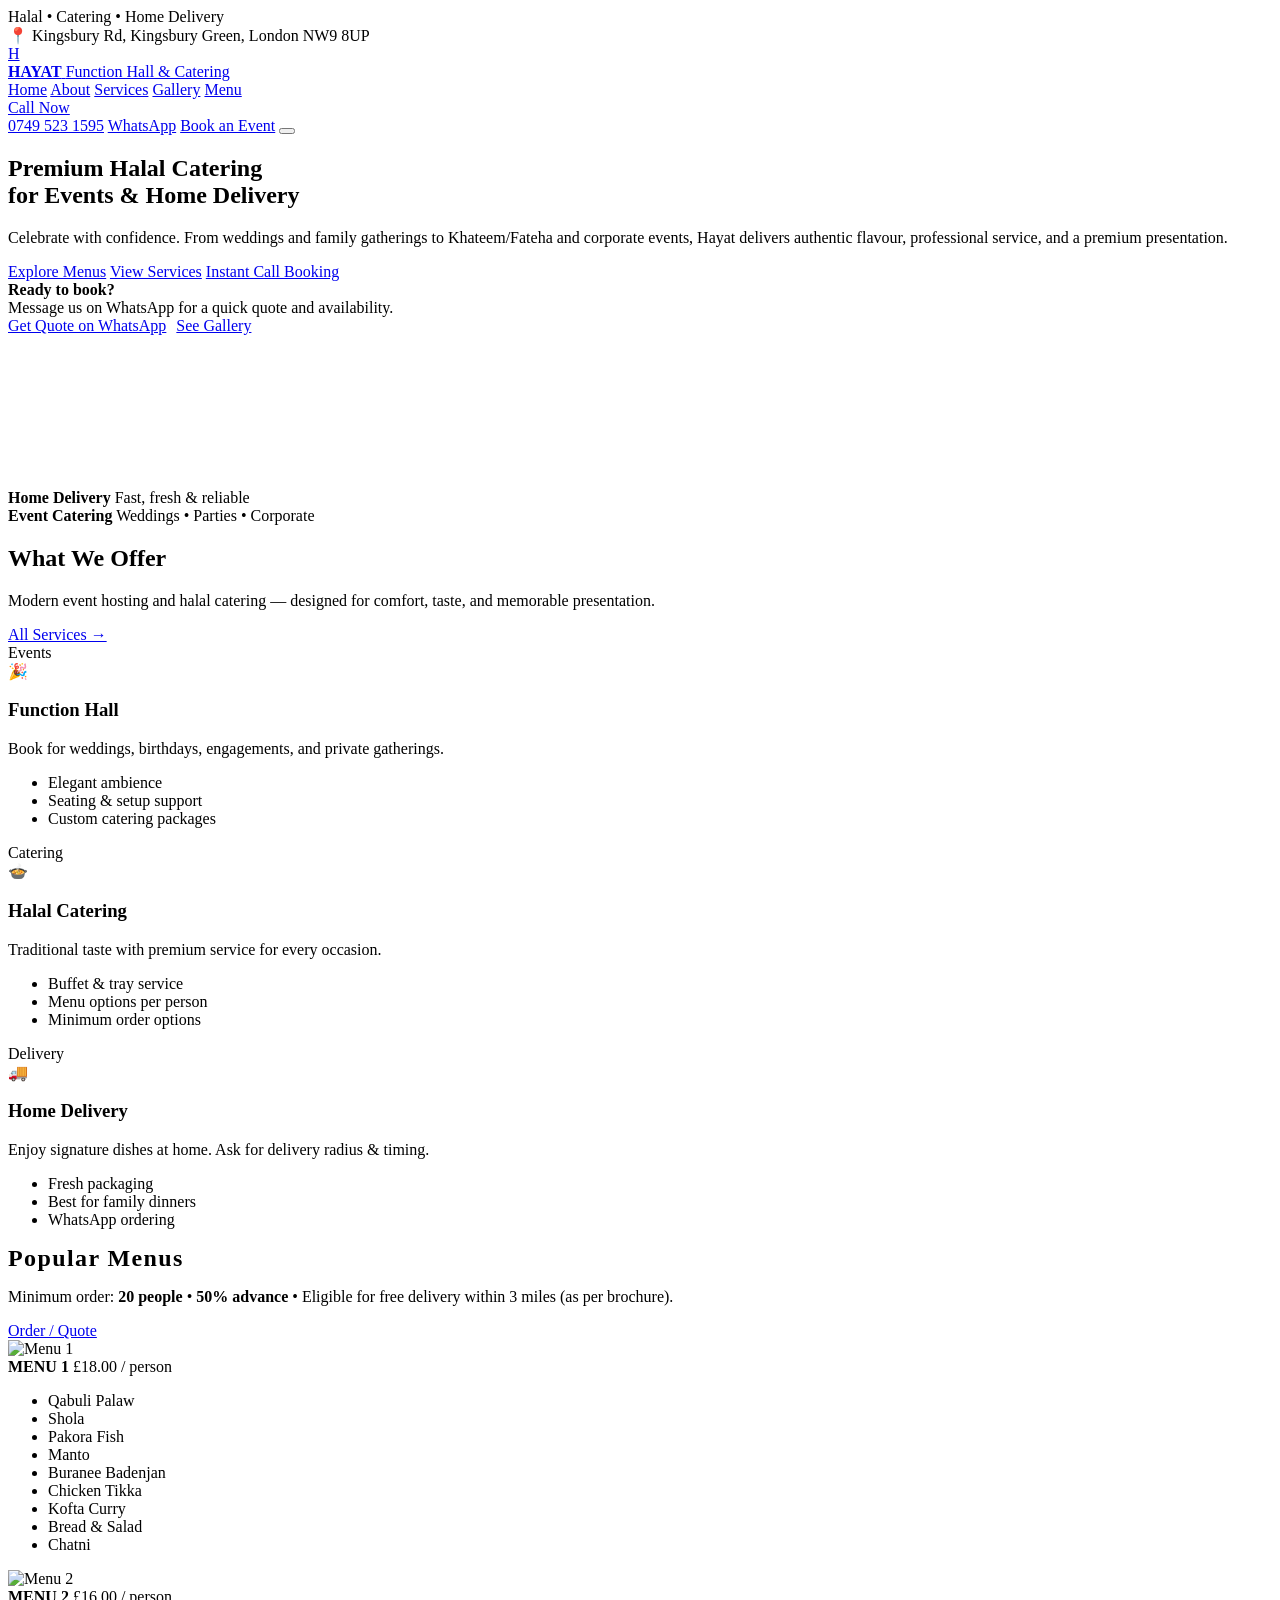
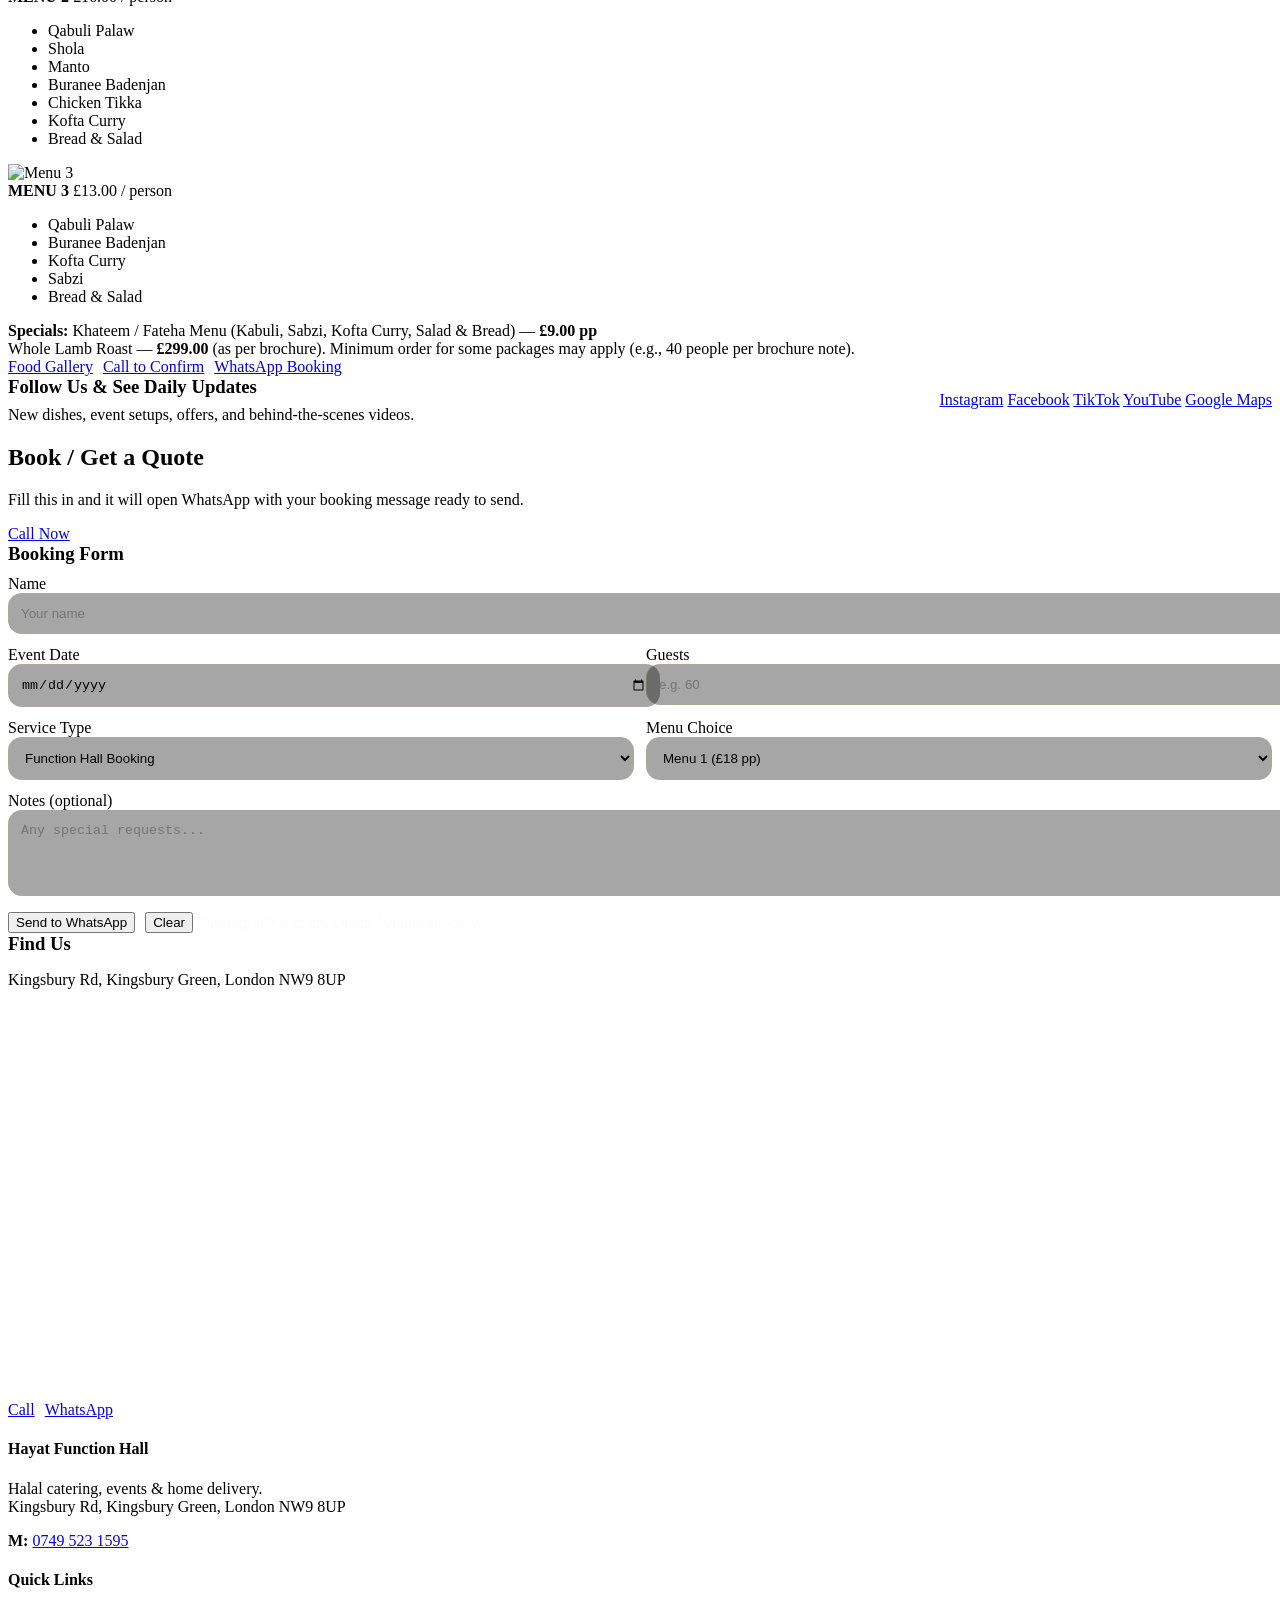
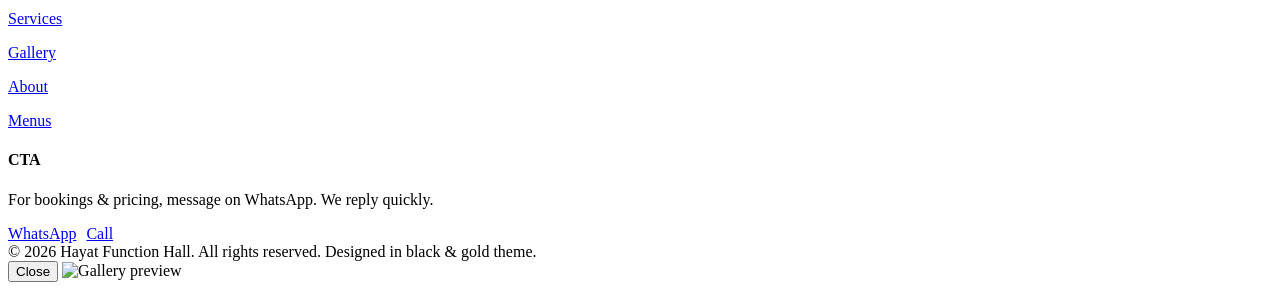
==== index.html @ 7d5a2d83 "Add files via upload" ====
<!doctype html>
<html lang="en">
<head>
  <meta charset="utf-8" />
  <meta name="viewport" content="width=device-width, initial-scale=1" />
  <title>Hayat Function Hall | Halal Catering & Home Delivery</title>
  <meta name="description" content="Hayat Function Hall — Halal catering, events, and home delivery. Kingsbury Rd, London NW9 8UP. Call/WhatsApp: 0749 523 1595" />
  <link rel="stylesheet" href="css/style.css" />
</head>
<body>

  <div class="topbar">
    <div class="container">
      <div class="row">
        <div class="badge"><span class="dot"></span> Halal • Catering • Home Delivery</div>
        <div class="badge">📍 Kingsbury Rd, Kingsbury Green, London NW9 8UP</div>
      </div>
    </div>
  </div>

  <header class="nav">
    <div class="container">
      <div class="row">
        <a class="brand" href="index.html">
          <div class="brand-mark">H</div>
          <div class="brand-title">
            <strong>HAYAT</strong>
            <span>Function Hall & Catering</span>
          </div>
        </a>

        <nav class="navlinks" data-navlinks>
          <a href="index.html">Home</a>
          <a href="about.html">About</a>
          <a href="services.html">Services</a>
          <a href="gallery.html">Gallery</a>
          <a href="#menu">Menu</a>
        </nav>

        <div class="nav-cta">
           <a class="btn danger" href="tel:+447495231595">Call Now<br> 0749 523 1595</a>
            

          
          <a class="btn small" href="https://wa.me/447495231595" target="_blank" rel="noopener">WhatsApp</a>
          <a class="btn small primary" href="#book">Book an Event</a>
          <button class="hamburger" data-burger aria-label="Open menu">
            <span></span><span></span><span></span>
          </button>
        </div>
      </div>
    </div>
  </header>

  <main>

    <!-- HERO -->
    <section class="hero">
      <div class="container">
        <div class="hero-grid">

          <div>
            <h1>
              Premium <span class="gold">Halal</span> Catering <br/>
              for Events & Home Delivery
            </h1>
            <p>
              Celebrate with confidence. From weddings and family gatherings to Khateem/Fateha and corporate events,
              Hayat delivers authentic flavour, professional service, and a premium presentation.
            </p>

            <div class="hero-card">
              <a class="btn primary" href="#menu">Explore Menus</a>
              <a class="btn" href="services.html">View Services</a>
              <a class="btn danger" href="tel:+447495231595">Instant Call Booking</a>
            </div>

            <div class="strip" id="cta">
              <div>
                <strong>Ready to book?</strong><br/>
                <span>Message us on WhatsApp for a quick quote and availability.</span>
              </div>
              <div style="display:flex; gap:10px; flex-wrap:wrap;">
                <a class="btn small primary" href="https://wa.me/447495231595" target="_blank" rel="noopener">Get Quote on WhatsApp</a>
                <a class="btn small" href="gallery.html">See Gallery</a>
              </div>
            </div>
          </div>

          <div class="hero-media">
            <!-- Put your video at /assets/hero.mp4 -->
            <video autoplay muted loop playsinline poster="assets/brochure.png">
              <source src="assets/hero.mp4" type="video/mp4" />
            </video>

            <div class="media-badge">
              <div class="kpi">
                <strong>Home Delivery</strong>
                <span>Fast, fresh & reliable</span>
              </div>
              <div class="kpi">
                <strong>Event Catering</strong>
                <span>Weddings • Parties • Corporate</span>
              </div>
            </div>
          </div>

        </div>
      </div>
    </section>

    <!-- SERVICES QUICK -->
    <section class="section">
      <div class="container">
        <div class="section-title">
          <div>
            <h2>What We Offer</h2>
            <p>Modern event hosting and halal catering — designed for comfort, taste, and memorable presentation.</p>
          </div>
          <a class="btn small" href="services.html">All Services →</a>
        </div>

        <div class="grid">
          <article class="card service">
            <div class="tag">Events</div>
            <div class="pad">
              <div class="icon">🎉</div>
              <h3>Function Hall</h3>
              <p class="muted">Book for weddings, birthdays, engagements, and private gatherings.</p>
              <ul>
                <li>Elegant ambience</li>
                <li>Seating & setup support</li>
                <li>Custom catering packages</li>
              </ul>
            </div>
          </article>

          <article class="card service">
            <div class="tag">Catering</div>
            <div class="pad">
              <div class="icon">🍲</div>
              <h3>Halal Catering</h3>
              <p class="muted">Traditional taste with premium service for every occasion.</p>
              <ul>
                <li>Buffet & tray service</li>
                <li>Menu options per person</li>
                <li>Minimum order options</li>
              </ul>
            </div>
          </article>

          <article class="card service">
            <div class="tag">Delivery</div>
            <div class="pad">
              <div class="icon">🚚</div>
              <h3>Home Delivery</h3>
              <p class="muted">Enjoy signature dishes at home. Ask for delivery radius & timing.</p>
              <ul>
                <li>Fresh packaging</li>
                <li>Best for family dinners</li>
                <li>WhatsApp ordering</li>
              </ul>
            </div>
          </article>
        </div>
      </div>
    </section>

    <!-- MENU (FROM BROCHURE) -->
    <section class="section" id="menu">
      <div class="container">

        <div class="card menu-wrap">
          <div class="menu-head">
            <div>
              <h2 style="margin:0;letter-spacing:1.4px;">Popular Menus</h2>
              <p class="note">
                Minimum order: <strong style="color:var(--gold);">20 people</strong> •
                <strong style="color:var(--gold);">50% advance</strong> • Eligible for free delivery within 3 miles (as per brochure).
              </p>
            </div>
            <a class="btn small primary" href="https://wa.me/447495231595" target="_blank" rel="noopener">Order / Quote</a>
          </div>

          <div class="menu-grid">

            <div class="menu-card">
              <div class="img"><img src="assets/menu1.jpg" alt="Menu 1" /></div>
              <div class="price">
                <strong>MENU 1</strong>
                <span class="pill">£18.00 / person</span>
              </div>
              <ul>
                <li>Qabuli Palaw</li>
                <li>Shola</li>
                <li>Pakora Fish</li>
                <li>Manto</li>
                <li>Buranee Badenjan</li>
                <li>Chicken Tikka</li>
                <li>Kofta Curry</li>
                <li>Bread & Salad</li>
                <li>Chatni</li>
              </ul>
            </div>

            <div class="menu-card">
              <div class="img"><img src="assets/menu2.jpg" alt="Menu 2" /></div>
              <div class="price">
                <strong>MENU 2</strong>
                <span class="pill">£16.00 / person</span>
              </div>
              <ul>
                <li>Qabuli Palaw</li>
                <li>Shola</li>
                <li>Manto</li>
                <li>Buranee Badenjan</li>
                <li>Chicken Tikka</li>
                <li>Kofta Curry</li>
                <li>Bread & Salad</li>
              </ul>
            </div>

            <div class="menu-card">
              <div class="img"><img src="assets/menu3.jpg" alt="Menu 3" /></div>
              <div class="price">
                <strong>MENU 3</strong>
                <span class="pill">£13.00 / person</span>
              </div>
              <ul>
                <li>Qabuli Palaw</li>
                <li>Buranee Badenjan</li>
                <li>Kofta Curry</li>
                <li>Sabzi</li>
                <li>Bread & Salad</li>
              </ul>
            </div>

          </div>

          <div class="menu-cta">
            <div class="muted">
              <strong style="color:var(--gold);">Specials:</strong> Khateem / Fateha Menu (Kabuli, Sabzi, Kofta Curry, Salad & Bread) — <strong style="color:var(--gold);">£9.00 pp</strong><br/>
              Whole Lamb Roast — <strong style="color:var(--gold);">£299.00</strong> (as per brochure).
              Minimum order for some packages may apply (e.g., 40 people per brochure note).
            </div>
            <div style="display:flex; gap:10px; flex-wrap:wrap;">
              <a class="btn small" href="gallery.html">Food Gallery</a>
              <a class="btn small danger" href="tel:+447495231595">Call to Confirm</a>
              <a class="btn small primary" href="https://wa.me/447495231595" target="_blank" rel="noopener">WhatsApp Booking</a>
            </div>
          </div>

        </div>

      </div>
    </section>

    <!-- SOCIAL PROOF / ENGAGEMENT -->
  
      <section class="section">
      <div class="container">
        <div class="card">
          <div class="pad" style="display:flex;gap:18px;align-items:center;justify-content:space-between;flex-wrap:wrap;">
            <div>
              <h3 style="margin:0 0 8px;">Follow Us & See Daily Updates</h3>
              <div class="muted">New dishes, event setups, offers, and behind-the-scenes videos.</div>
            </div>
            <div class="social" id="socialLinks">
                <a data-social="instagram" href="#" target="_blank" rel="noopener">Instagram</a>
                <a data-social="facebook" href="#" target="_blank" rel="noopener">Facebook</a>
                <a data-social="tiktok" href="#" target="_blank" rel="noopener">TikTok</a>
                <a data-social="youtube" href="#" target="_blank" rel="noopener">YouTube</a>
                <a data-social="maps" href="#" target="_blank" rel="noopener">Google Maps</a>
            </div>
          </div>
        </div>
      </div>
    </section>




    <section class="section" id="book">
  <div class="container">
    <div class="section-title">
      <div>
        <h2>Book / Get a Quote</h2>
        <p>Fill this in and it will open WhatsApp with your booking message ready to send.</p>
      </div>
      <a class="btn small danger" href="tel:+447495231595">Call Now</a>
    </div>

    <div class="grid">
      <div class="card" style="grid-column: span 6;">
        <div class="pad">
          <h3 style="margin:0 0 10px;">Booking Form</h3>

          <form id="bookingForm" class="muted" style="display:grid;gap:12px;">
            <div>
              <label>Name</label><br/>
              <input required name="name" placeholder="Your name"
                style="width:100%;padding:12px 12px;border-radius:14px;border:1px solid rgba(192,162,112,.18);background:rgba(1,1,1,.35);color:var(--white);" />
            </div>

            <div style="display:grid;grid-template-columns:1fr 1fr;gap:12px;">
              <div>
                <label>Event Date</label><br/>
                <input required type="date" name="date"
                  style="width:100%;padding:12px 12px;border-radius:14px;border:1px solid rgba(192,162,112,.18);background:rgba(1,1,1,.35);color:var(--white);" />
              </div>
              <div>
                <label>Guests</label><br/>
                <input required type="number" min="1" name="guests" placeholder="e.g. 60"
                  style="width:100%;padding:12px 12px;border-radius:14px;border:1px solid rgba(192,162,112,.18);background:rgba(1,1,1,.35);color:var(--white);" />
              </div>
            </div>

            <div style="display:grid;grid-template-columns:1fr 1fr;gap:12px;">
              <div>
                <label>Service Type</label><br/>
                <select required name="service"
                  style="width:100%;padding:12px 12px;border-radius:14px;border:1px solid rgba(192,162,112,.18);background:rgba(1,1,1,.35);color:var(--white);">
                  <option value="Function Hall Booking">Function Hall Booking</option>
                  <option value="Catering Only">Catering Only</option>
                  <option value="Home Delivery">Home Delivery</option>
                  <option value="Khateem/Fateha Menu">Khateem/Fateha Menu</option>
                  <option value="Whole Lamb Roast">Whole Lamb Roast</option>
                </select>
              </div>
              <div>
                <label>Menu Choice</label><br/>
                <select required name="menu"
                  style="width:100%;padding:12px 12px;border-radius:14px;border:1px solid rgba(192,162,112,.18);background:rgba(1,1,1,.35);color:var(--white);">
                  <option value="Menu 1 (£18 pp)">Menu 1 (£18 pp)</option>
                  <option value="Menu 2 (£16 pp)">Menu 2 (£16 pp)</option>
                  <option value="Menu 3 (£13 pp)">Menu 3 (£13 pp)</option>
                  <option value="Khateem/Fateha (£9 pp)">Khateem/Fateha (£9 pp)</option>
                  <option value="Whole Lamb Roast (£299)">Whole Lamb Roast (£299)</option>
                </select>
              </div>
            </div>

            <div>
              <label>Notes (optional)</label><br/>
              <textarea name="notes" rows="4" placeholder="Any special requests..."
                style="width:100%;padding:12px 12px;border-radius:14px;border:1px solid rgba(192,162,112,.18);background:rgba(1,1,1,.35);color:var(--white);"></textarea>
            </div>

            <div style="display:flex;gap:10px;flex-wrap:wrap;align-items:center;">
              <button class="btn primary" type="submit">Send to WhatsApp</button>
              <button class="btn" type="reset">Clear</button>
              <span style="color:rgba(250,250,250,.65);">No login. No spam. Opens WhatsApp only.</span>
            </div>
          </form>
        </div>
      </div>

      <div class="card" style="grid-column: span 6;">
        <div class="pad">
          <h3 style="margin:0 0 10px;">Find Us</h3>
          <p class="muted" id="addressText">Kingsbury Rd, Kingsbury Green, London NW9 8UP</p>

          <div class="card" style="overflow:hidden;border-radius:18px;">
            <iframe id="mapFrame"
              src=""
              width="100%" height="380" style="border:0"
              loading="lazy" referrerpolicy="no-referrer-when-downgrade"
              title="Google Map"></iframe>
          </div>

          <div style="display:flex;gap:10px;flex-wrap:wrap;margin-top:12px;">
            <a class="btn small danger" href="tel:+447495231595">Call</a>
            <a class="btn small primary" href="https://wa.me/447495231595" target="_blank" rel="noopener">WhatsApp</a>
          </div>
        </div>
      </div>
    </div>

  </div>
</section>

  </main>

  <footer class="footer">
    <div class="container">
      <div class="row">
        <div>
          <h4>Hayat Function Hall</h4>
          <p>
            Halal catering, events & home delivery.<br/>
            Kingsbury Rd, Kingsbury Green, London NW9 8UP
          </p>
          <p>
            <strong style="color:var(--gold);">M:</strong> <a href="tel:+447495231595">0749 523 1595</a>
          </p>
        </div>

        <div>
          <h4>Quick Links</h4>
          <p><a href="services.html">Services</a></p>
          <p><a href="gallery.html">Gallery</a></p>
          <p><a href="about.html">About</a></p>
          <p><a href="#menu">Menus</a></p>
        </div>

        <div>
          <h4>CTA</h4>
          <p class="muted">For bookings & pricing, message on WhatsApp. We reply quickly.</p>
          <div style="display:flex;gap:10px;flex-wrap:wrap;margin-top:10px;">
            <a class="btn small primary" href="https://wa.me/447495231595" target="_blank" rel="noopener">WhatsApp</a>
            <a class="btn small danger" href="tel:+447495231595">Call</a>
          </div>
        </div>
      </div>

      <div class="subfooter">
        <span>© <span id="y"></span> Hayat Function Hall. All rights reserved.</span>
        <span>Designed in black & gold theme.</span>
      </div>
    </div>
  </footer>

  <div class="lightbox" data-lightbox>
    <button class="btn close" data-lightbox-close>Close</button>
    <img data-lightbox-img alt="Gallery preview" />
  </div>

 <script src="js/site-config.js"></script>
<script src="js/main.js"></script>
  <script src="js/main.js"></script>
  <script>document.getElementById('y').textContent = new Date().getFullYear();</script>
</body>
</html>
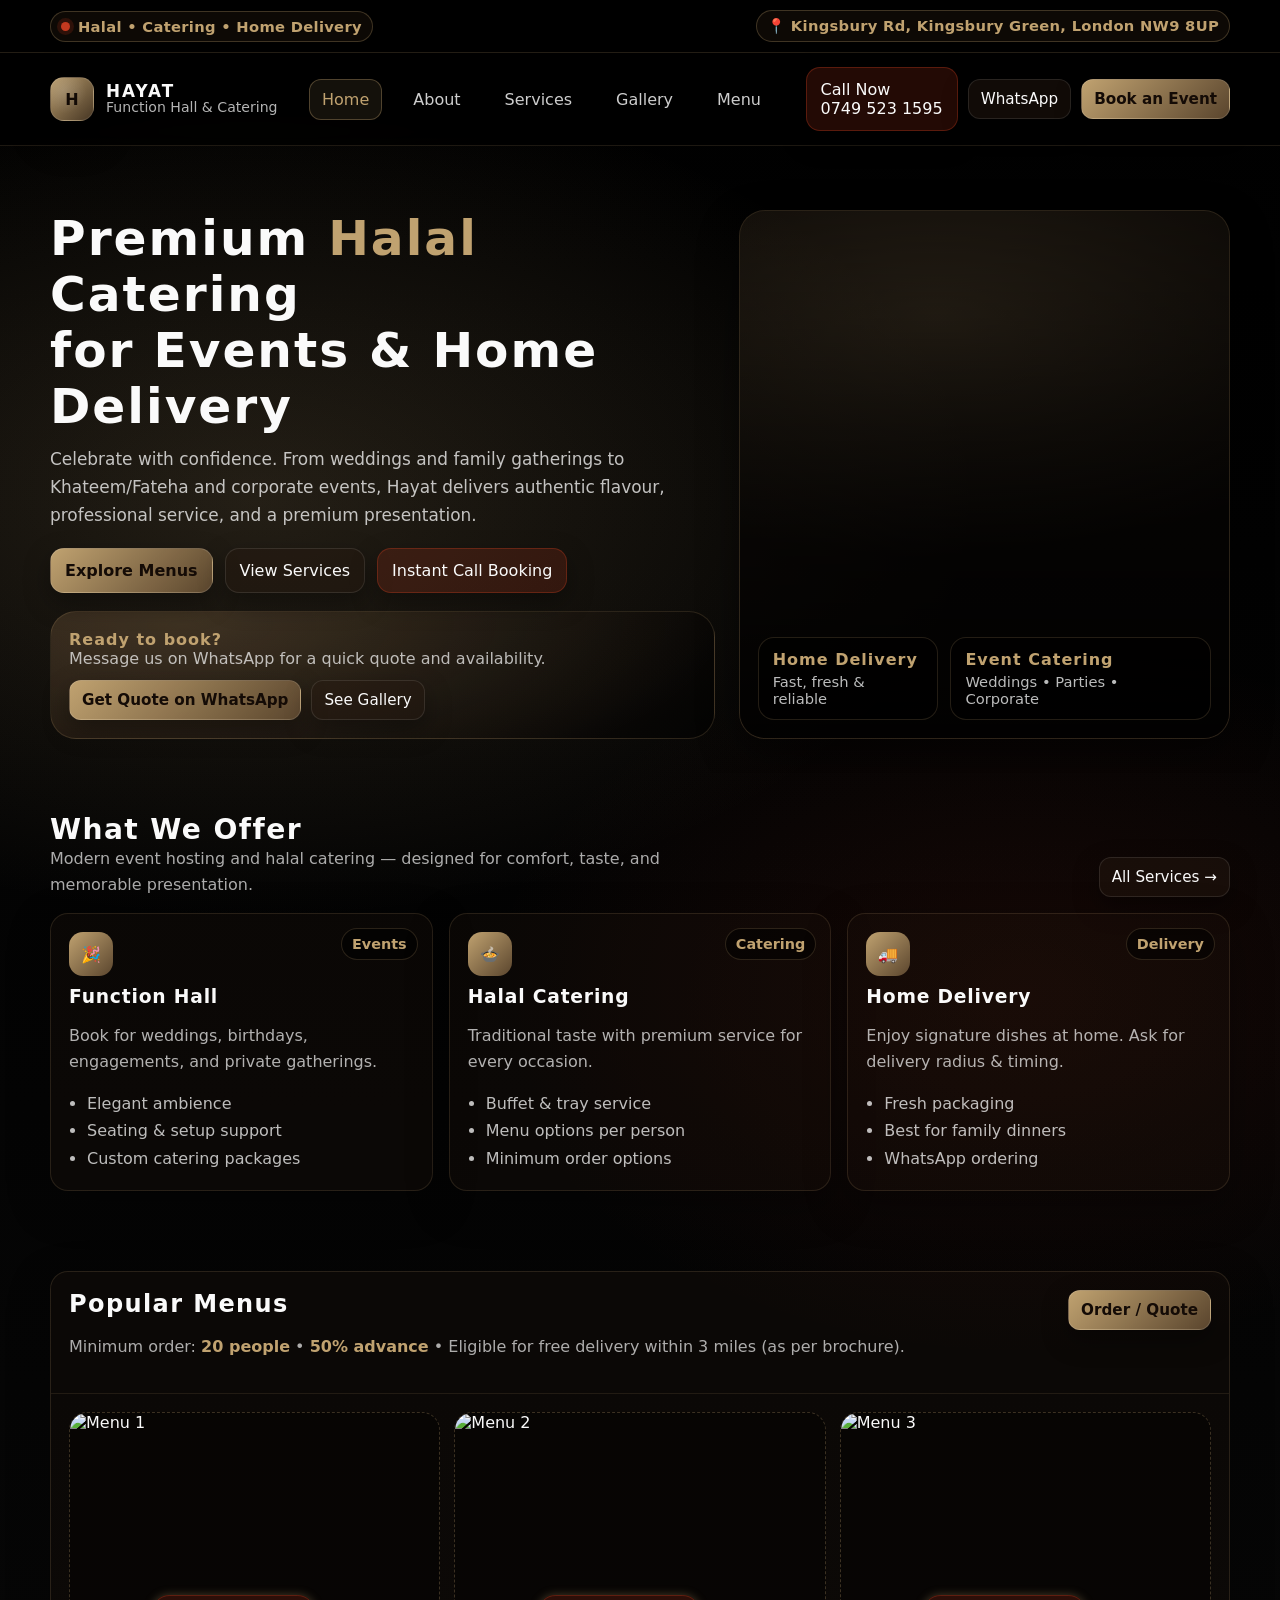
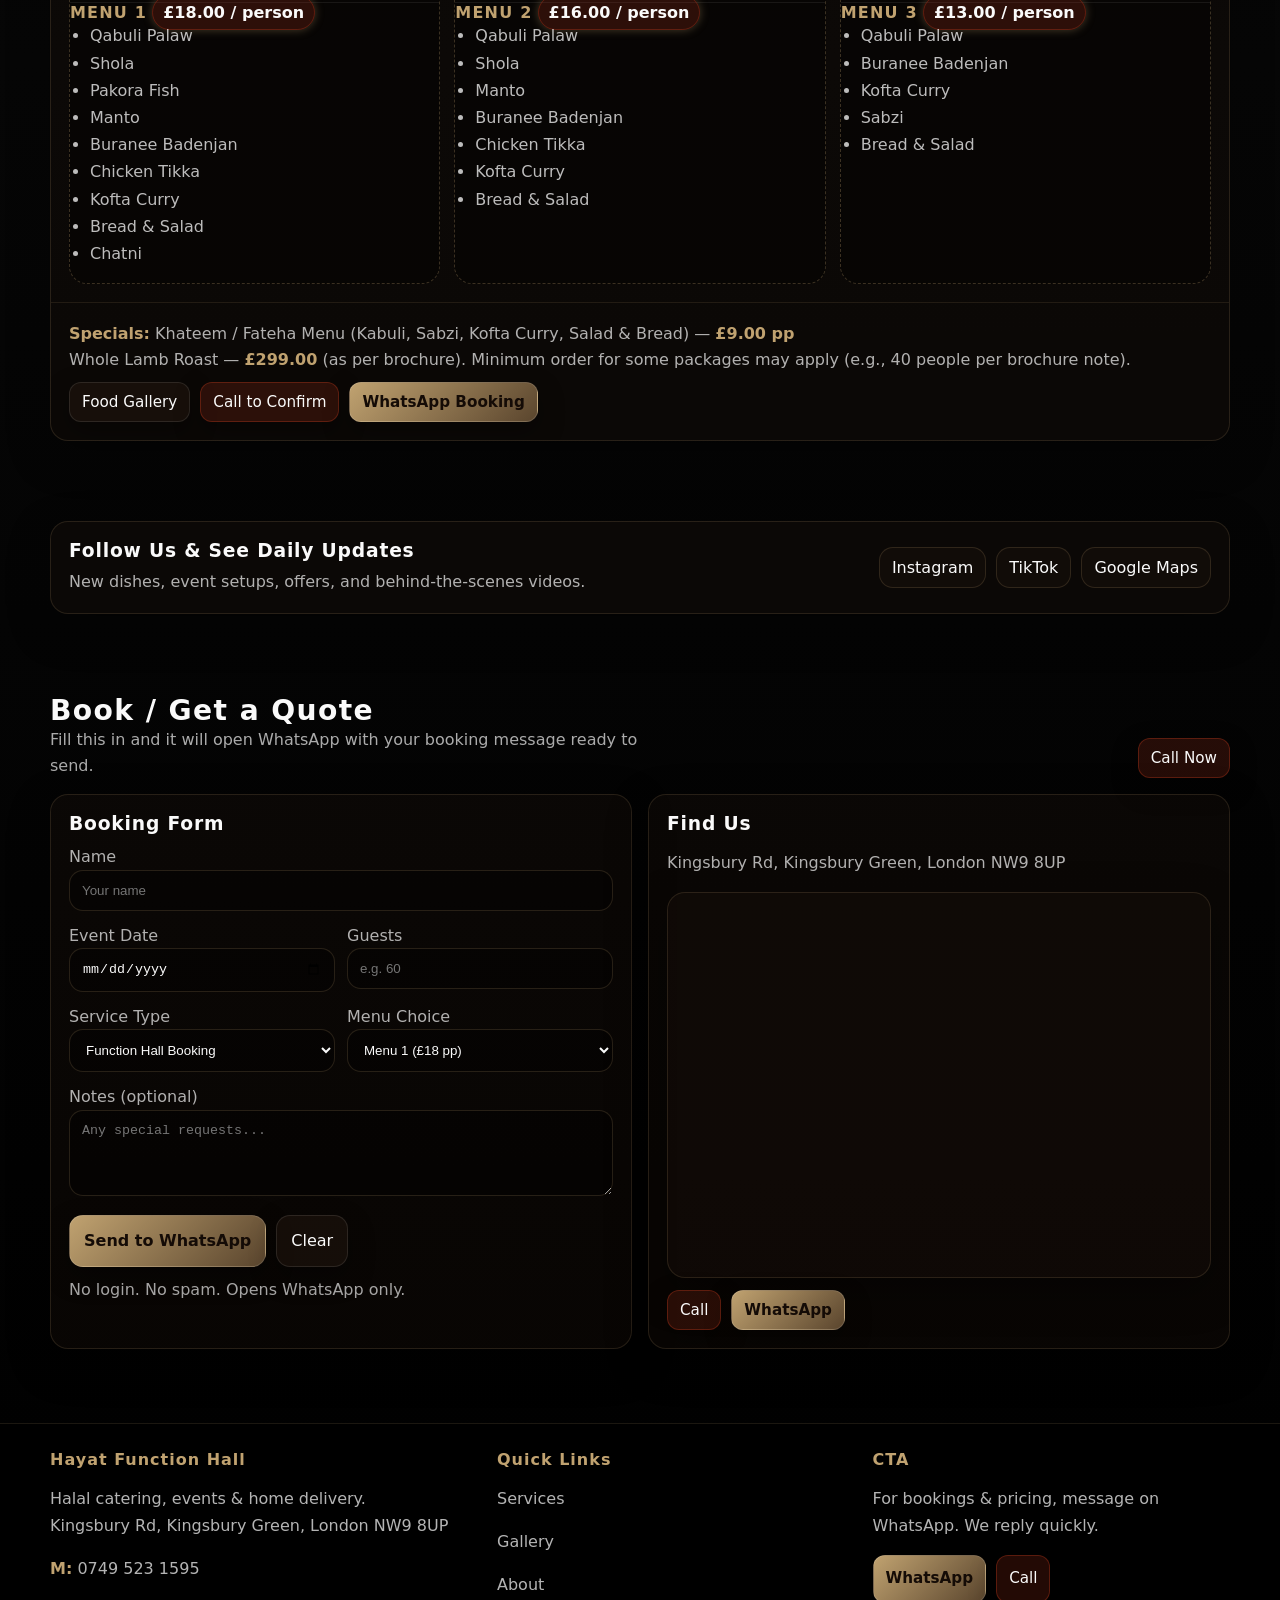
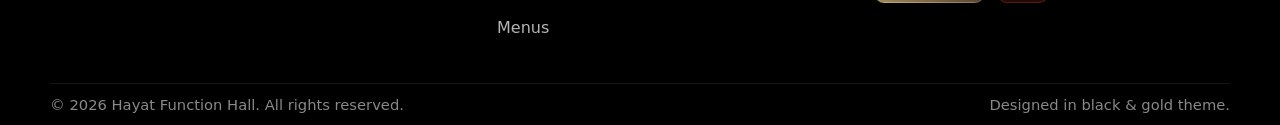
==== commit 30238f19: "Update index.html" ====
--- a/index.html
+++ b/index.html
@@ -5,7 +5,7 @@
   <meta name="viewport" content="width=device-width, initial-scale=1" />
   <title>Hayat Function Hall | Halal Catering & Home Delivery</title>
   <meta name="description" content="Hayat Function Hall — Halal catering, events, and home delivery. Kingsbury Rd, London NW9 8UP. Call/WhatsApp: 0749 523 1595" />
-  <link rel="stylesheet" href="css/style.css" />
+  <link rel="stylesheet" href="style.css" />
 </head>
 <body>
 
@@ -425,9 +425,10 @@
     <img data-lightbox-img alt="Gallery preview" />
   </div>
 
- <script src="js/site-config.js"></script>
-<script src="js/main.js"></script>
-  <script src="js/main.js"></script>
+ <script src="site-config.js"></script>
+<script src="main.js"></script>
+  <script src="main.js"></script>
   <script>document.getElementById('y').textContent = new Date().getFullYear();</script>
 </body>
-</html>+
+</html>
--- a/style.css
+++ b/style.css
@@ -0,0 +1,443 @@
+:root{
+  --black:#010101;
+  --deep:#271a11;
+  --gold:#c0a270;
+  --brown:#5f4930;
+  --red:#c2391f;
+  --white:#fafafa;
+
+  --shadow: 0 14px 40px rgba(0,0,0,.45);
+  --radius: 18px;
+  --radius2: 26px;
+
+  --container: 1180px;
+}
+
+*{box-sizing:border-box}
+html,body{margin:0;padding:0}
+body{
+  font-family: ui-sans-serif, system-ui, -apple-system, Segoe UI, Roboto, Arial, "Noto Sans", "Helvetica Neue", sans-serif;
+  color:var(--white);
+  background:
+    radial-gradient(1200px 700px at 20% 15%, rgba(192,162,112,.18), transparent 60%),
+    radial-gradient(900px 600px at 80% 30%, rgba(194,57,31,.10), transparent 60%),
+    linear-gradient(180deg, #000 0%, #060606 50%, #000 100%);
+  overflow-x:hidden;
+}
+
+a{color:inherit;text-decoration:none}
+img{max-width:100%;display:block}
+button{font:inherit}
+
+.container{width:min(var(--container), calc(100% - 40px));margin-inline:auto}
+
+.topbar{
+  background:rgba(1,1,1,.85);
+  border-bottom:1px solid rgba(192,162,112,.18);
+}
+.topbar .row{
+  display:flex;align-items:center;justify-content:space-between;
+  padding:10px 0;
+  gap:12px;
+}
+.badge{
+  display:inline-flex;align-items:center;gap:8px;
+  padding:6px 10px;border-radius:999px;
+  border:1px solid rgba(192,162,112,.28);
+  background:rgba(39,26,17,.35);
+  color:var(--gold);
+  font-weight:650;
+  letter-spacing:.3px;
+  font-size:.92rem;
+}
+.badge .dot{
+  width:9px;height:9px;border-radius:50%;
+  background:var(--red);
+  box-shadow:0 0 0 4px rgba(194,57,31,.18);
+}
+
+.nav{
+  position:sticky;top:0;z-index:50;
+  backdrop-filter: blur(10px);
+  background:rgba(1,1,1,.70);
+  border-bottom:1px solid rgba(192,162,112,.15);
+}
+.nav .row{
+  display:flex;align-items:center;justify-content:space-between;
+  padding:14px 0;
+  gap:14px;
+}
+.brand{
+  display:flex;align-items:center;gap:12px;
+}
+.brand-mark{
+  width:44px;height:44px;border-radius:14px;
+  background:
+    radial-gradient(circle at 30% 30%, rgba(250,250,250,.14), transparent 55%),
+    linear-gradient(135deg, rgba(192,162,112,.95), rgba(95,73,48,.75));
+  border:1px solid rgba(250,250,250,.10);
+  box-shadow: var(--shadow);
+  display:grid;place-items:center;
+  font-weight:900;color:#120a05;
+}
+.brand-title{
+  display:flex;flex-direction:column;line-height:1.05;
+}
+.brand-title strong{
+  font-size:1.05rem;letter-spacing:2px;
+}
+.brand-title span{
+  color:rgba(250,250,250,.72);
+  font-size:.88rem;
+}
+
+.navlinks{display:flex;gap:18px;align-items:center}
+.navlinks a{
+  padding:10px 12px;border-radius:12px;
+  color:rgba(250,250,250,.82);
+  border:1px solid transparent;
+  transition: .2s ease;
+}
+.navlinks a:hover{
+  border-color:rgba(192,162,112,.25);
+  background:rgba(39,26,17,.30);
+  color:var(--white);
+}
+.navlinks a.active{
+  border-color:rgba(192,162,112,.35);
+  background:rgba(192,162,112,.10);
+  color:var(--gold);
+}
+
+.nav-cta{display:flex;gap:10px;align-items:center}
+.btn{
+  display:inline-flex;align-items:center;justify-content:center;gap:10px;
+  padding:12px 14px;border-radius:14px;
+  border:1px solid rgba(250,250,250,.10);
+  background:rgba(39,26,17,.45);
+  color:var(--white);
+  cursor:pointer;
+  transition:.2s ease;
+  box-shadow: 0 10px 26px rgba(0,0,0,.35);
+}
+.btn:hover{transform:translateY(-1px);border-color:rgba(192,162,112,.25)}
+.btn.primary{
+  background: linear-gradient(135deg, rgba(192,162,112,1), rgba(95,73,48,.95));
+  color:#140b06;
+  border-color: rgba(250,250,250,.12);
+  font-weight:800;
+}
+.btn.danger{
+  background: rgba(194,57,31,.18);
+  border-color: rgba(194,57,31,.35);
+  color: var(--white);
+}
+.btn.small{padding:10px 12px;border-radius:12px;font-size:.95rem}
+
+.hamburger{
+  display:none;
+  width:44px;height:44px;border-radius:14px;
+  border:1px solid rgba(250,250,250,.10);
+  background:rgba(39,26,17,.35);
+  color:var(--white);
+}
+.hamburger span{display:block;height:2px;background:rgba(250,250,250,.85);margin:6px 10px;border-radius:2px}
+
+.hero{
+  position:relative;
+  padding:64px 0 34px;
+  overflow:hidden;
+}
+.hero-grid{
+  display:grid;
+  grid-template-columns: 1.15fr .85fr;
+  gap:24px;
+  align-items:stretch;
+}
+.hero h1{
+  margin:0;
+  font-size: clamp(2rem, 3.8vw, 3.4rem);
+  letter-spacing:2px;
+}
+.hero h1 .gold{color:var(--gold)}
+.hero p{
+  margin:12px 0 0;
+  color:rgba(250,250,250,.76);
+  font-size:1.06rem;
+  line-height:1.65;
+  max-width:58ch;
+}
+.hero-card{
+  margin-top:18px;
+  display:flex;gap:12px;flex-wrap:wrap;
+}
+.hero-media{
+  border-radius: var(--radius2);
+  border:1px solid rgba(192,162,112,.18);
+  background: rgba(39,26,17,.25);
+  box-shadow: var(--shadow);
+  overflow:hidden;
+  position:relative;
+  min-height: 340px;
+}
+.hero-media video,
+.hero-media img{
+  width:100%;height:100%;
+  object-fit:cover;
+  display:block;
+  filter: contrast(1.03) saturate(1.05);
+}
+.hero-media::after{
+  content:"";
+  position:absolute;inset:0;
+  background:
+    linear-gradient(180deg, rgba(0,0,0,.25) 0%, rgba(0,0,0,.65) 70%, rgba(0,0,0,.85) 100%),
+    radial-gradient(800px 400px at 40% 20%, rgba(192,162,112,.22), transparent 60%);
+  pointer-events:none;
+}
+.hero-media .media-badge{
+  position:absolute;left:18px;bottom:18px;right:18px;
+  display:flex;justify-content:space-between;gap:12px;align-items:flex-end;
+  z-index:2;
+}
+.kpi{
+  padding:12px 14px;border-radius:16px;
+  background:rgba(1,1,1,.55);
+  border:1px solid rgba(192,162,112,.18);
+}
+.kpi strong{display:block;color:var(--gold);letter-spacing:1px}
+.kpi span{display:block;color:rgba(250,250,250,.75);font-size:.92rem;margin-top:4px}
+
+.section{padding:40px 0}
+.section-title{
+  display:flex;align-items:flex-end;justify-content:space-between;gap:18px;
+  margin-bottom:16px;
+}
+.section-title h2{
+  margin:0;
+  font-size: clamp(1.4rem, 2.2vw, 2rem);
+  letter-spacing:1.4px;
+}
+.section-title p{
+  margin:0;color:rgba(250,250,250,.68);
+  max-width:62ch;line-height:1.6;
+}
+
+.grid{
+  display:grid;
+  grid-template-columns: repeat(12, 1fr);
+  gap:16px;
+}
+.card{
+  border-radius: var(--radius);
+  border: 1px solid rgba(192,162,112,.16);
+  background: rgba(39,26,17,.22);
+  box-shadow: 0 14px 40px rgba(0,0,0,.35);
+  overflow:hidden;
+}
+.card .pad{padding:18px}
+.card h3{margin:0 0 10px;letter-spacing:.8px}
+.muted{color:rgba(250,250,250,.70);line-height:1.6}
+
+.service{
+  grid-column: span 4;
+  position:relative;
+}
+.service .tag{
+  position:absolute;top:14px;right:14px;
+  padding:7px 10px;border-radius:999px;
+  background: rgba(1,1,1,.55);
+  border:1px solid rgba(192,162,112,.20);
+  color:var(--gold);
+  font-weight:700;font-size:.9rem;
+}
+.service .icon{
+  width:44px;height:44px;border-radius:14px;
+  display:grid;place-items:center;
+  background: linear-gradient(135deg, rgba(192,162,112,1), rgba(95,73,48,.95));
+  color:#140b06;font-weight:900;
+  margin-bottom:10px;
+}
+.service ul{margin:12px 0 0;padding-left:18px;color:rgba(250,250,250,.75);line-height:1.7}
+
+.menu-wrap{grid-column: span 12}
+.menu-head{
+  display:flex;align-items:flex-start;justify-content:space-between;gap:12px;
+  padding:18px;
+  border-bottom:1px solid rgba(192,162,112,.12);
+}
+.menu-head .note{
+  color:rgba(250,250,250,.68);
+  line-height:1.6;
+}
+.menu-grid{
+  padding:18px;
+  display:grid;
+  grid-template-columns: repeat(3, 1fr);
+  gap:14px;
+}
+.menu-card{
+  border-radius:18px;
+  border:1px dashed rgba(192,162,112,.28);
+  background: rgba(1,1,1,.35);
+  overflow:hidden;
+
+  transition: all .35s ease;
+}
+
+/* Hover effect */
+.menu-card:hover{
+  transform: translateY(-6px);
+  box-shadow: 0 18px 40px rgba(0,0,0,.65);
+  border-color: rgba(192,162,112,.55);
+}
+.menu-card .img{
+  height:190px;overflow:hidden;
+  border-bottom:1px solid rgba(250,250,250,.07);
+}
+
+.menu-card .img img{
+  width:100%;
+  height:100%;
+  object-fit:cover;
+  transition: transform .4s ease;
+}
+
+.menu-card:hover .img img{
+  transform: scale(1.08);
+}
+
+.price strong{
+  color:var(--gold);
+  letter-spacing:1.2px;
+}
+.pill{
+  padding:7px 10px;
+  border-radius:999px;
+
+  background: rgba(194,57,31,.20);
+  border:1px solid rgba(194,57,31,.35);
+
+  font-weight:800;
+
+  box-shadow: 0 0 10px rgba(192,162,112,.35);
+}
+.menu-card ul{
+  margin:0;padding:0 16px 16px 20px;
+  color:rgba(250,250,250,.75);
+  line-height:1.7;
+}
+.menu-cta{
+  display:flex;flex-wrap:wrap;gap:10px;
+  padding:18px;
+  border-top:1px solid rgba(192,162,112,.12);
+  justify-content:space-between;
+}
+
+.strip{
+  margin-top:18px;
+  padding:18px;
+  border-radius: var(--radius2);
+  background:
+    radial-gradient(900px 300px at 20% 10%, rgba(192,162,112,.20), transparent 60%),
+    linear-gradient(135deg, rgba(39,26,17,.55), rgba(1,1,1,.55));
+  border:1px solid rgba(192,162,112,.18);
+  display:flex;flex-wrap:wrap;gap:12px;align-items:center;justify-content:space-between;
+}
+.strip strong{color:var(--gold);letter-spacing:1px}
+.strip span{color:rgba(250,250,250,.72)}
+
+.gallery-grid{
+  display:grid;
+  grid-template-columns: repeat(12, 1fr);
+  gap:14px;
+}
+.gitem{
+  grid-column: span 3;
+  border-radius: 18px;
+  overflow:hidden;
+  border:1px solid rgba(192,162,112,.16);
+  background: rgba(1,1,1,.35);
+  cursor:pointer;
+  position:relative;
+}
+.gitem img{width:100%;height:210px;object-fit:cover;transition:.25s ease}
+.gitem:hover img{transform:scale(1.03)}
+.gitem::after{
+  content:"";
+  position:absolute;inset:0;
+  background: linear-gradient(180deg, transparent 55%, rgba(0,0,0,.65) 100%);
+  pointer-events:none;
+}
+
+.lightbox{
+  position:fixed;inset:0;
+  display:none;
+  place-items:center;
+  background: rgba(0,0,0,.85);
+  z-index:100;
+  padding:18px;
+}
+.lightbox.open{display:grid}
+.lightbox img{
+  max-width:min(980px, 96vw);
+  max-height:86vh;
+  border-radius:18px;
+  border:1px solid rgba(192,162,112,.22);
+  box-shadow: var(--shadow);
+}
+.lightbox .close{
+  position:absolute;top:18px;right:18px;
+}
+
+.footer{
+  margin-top:34px;
+  border-top:1px solid rgba(192,162,112,.14);
+  background: rgba(1,1,1,.80);
+}
+.footer .row{
+  padding:26px 0;
+  display:grid;
+  grid-template-columns: 1.2fr 1fr 1fr;
+  gap:18px;
+}
+.footer h4{margin:0 0 10px;color:var(--gold);letter-spacing:1px}
+.footer p, .footer a{color:rgba(250,250,250,.72);line-height:1.7}
+.social{display:flex;gap:10px;flex-wrap:wrap}
+.social a{
+  padding:10px 12px;border-radius:14px;
+  border:1px solid rgba(192,162,112,.18);
+  background: rgba(39,26,17,.25);
+}
+.subfooter{
+  border-top:1px solid rgba(192,162,112,.12);
+  padding:12px 0;
+  color:rgba(250,250,250,.55);
+  font-size:.92rem;
+  display:flex;justify-content:space-between;gap:12px;flex-wrap:wrap;
+}
+
+/* Responsive */
+@media (max-width: 980px){
+  .hero-grid{grid-template-columns:1fr;gap:16px}
+  .service{grid-column:span 6}
+  .menu-grid{grid-template-columns:1fr}
+  .gitem{grid-column:span 6}
+  .footer .row{grid-template-columns:1fr}
+  .navlinks{
+    display:none;
+    position:absolute;left:20px;right:20px;top:72px;
+    background: rgba(1,1,1,.92);
+    border:1px solid rgba(192,162,112,.16);
+    border-radius: 18px;
+    padding:10px;
+    flex-direction:column;
+    gap:6px;
+  }
+  .navlinks.open{display:flex}
+  .hamburger{display:inline-block}
+}
+@media (max-width: 520px){
+  .service{grid-column:span 12}
+  .gitem{grid-column:span 12}
+}
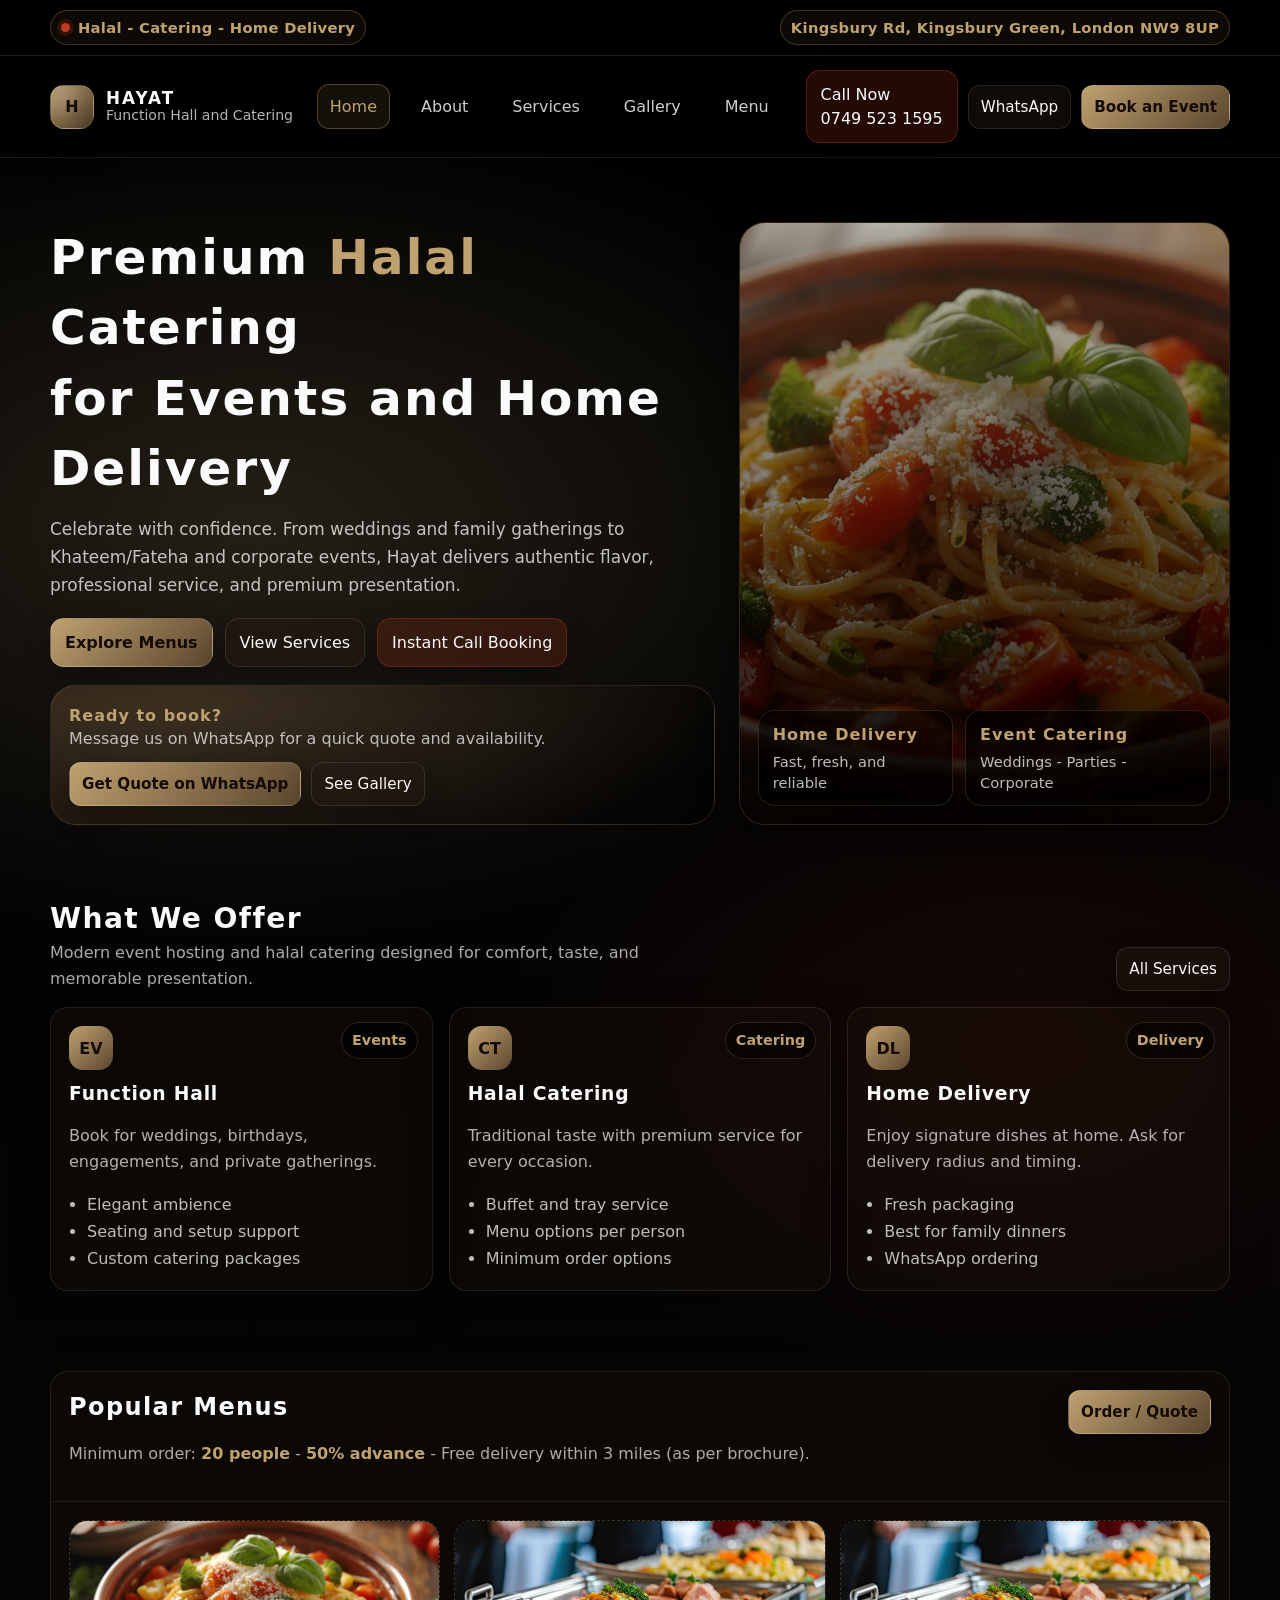
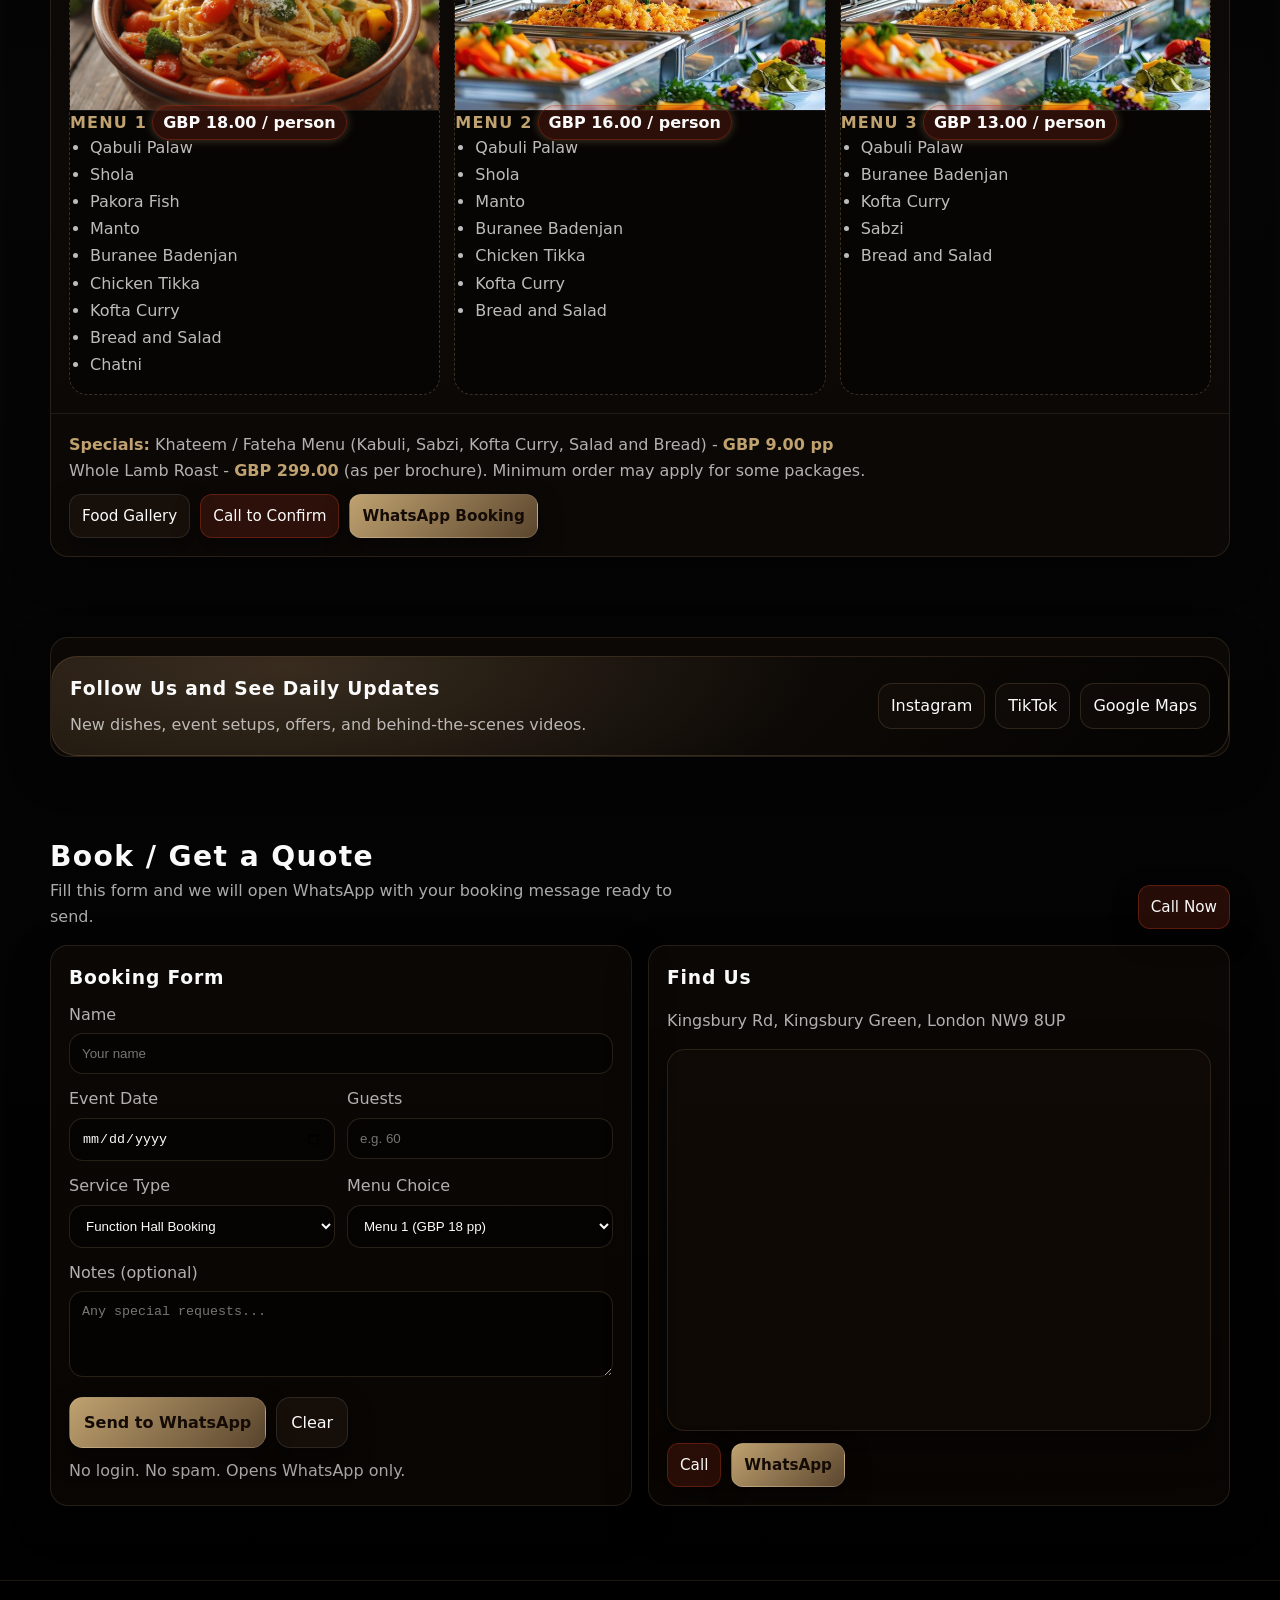
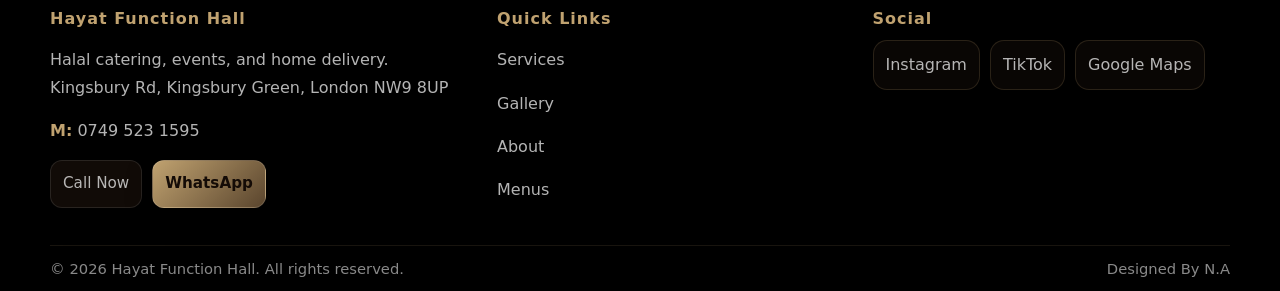
==== commit 280c4927: "Add files via upload" ====
--- a/index.html
+++ b/index.html
@@ -1,434 +1,404 @@
-<!doctype html>
-<html lang="en">
-<head>
-  <meta charset="utf-8" />
-  <meta name="viewport" content="width=device-width, initial-scale=1" />
-  <title>Hayat Function Hall | Halal Catering & Home Delivery</title>
-  <meta name="description" content="Hayat Function Hall — Halal catering, events, and home delivery. Kingsbury Rd, London NW9 8UP. Call/WhatsApp: 0749 523 1595" />
-  <link rel="stylesheet" href="style.css" />
-</head>
-<body>
-
-  <div class="topbar">
-    <div class="container">
-      <div class="row">
-        <div class="badge"><span class="dot"></span> Halal • Catering • Home Delivery</div>
-        <div class="badge">📍 Kingsbury Rd, Kingsbury Green, London NW9 8UP</div>
-      </div>
-    </div>
-  </div>
-
-  <header class="nav">
-    <div class="container">
-      <div class="row">
-        <a class="brand" href="index.html">
-          <div class="brand-mark">H</div>
-          <div class="brand-title">
-            <strong>HAYAT</strong>
-            <span>Function Hall & Catering</span>
-          </div>
-        </a>
-
-        <nav class="navlinks" data-navlinks>
-          <a href="index.html">Home</a>
-          <a href="about.html">About</a>
-          <a href="services.html">Services</a>
-          <a href="gallery.html">Gallery</a>
-          <a href="#menu">Menu</a>
-        </nav>
-
-        <div class="nav-cta">
-           <a class="btn danger" href="tel:+447495231595">Call Now<br> 0749 523 1595</a>
-            
-
-          
-          <a class="btn small" href="https://wa.me/447495231595" target="_blank" rel="noopener">WhatsApp</a>
-          <a class="btn small primary" href="#book">Book an Event</a>
-          <button class="hamburger" data-burger aria-label="Open menu">
-            <span></span><span></span><span></span>
-          </button>
-        </div>
-      </div>
-    </div>
-  </header>
-
-  <main>
-
-    <!-- HERO -->
-    <section class="hero">
-      <div class="container">
-        <div class="hero-grid">
-
-          <div>
-            <h1>
-              Premium <span class="gold">Halal</span> Catering <br/>
-              for Events & Home Delivery
-            </h1>
-            <p>
-              Celebrate with confidence. From weddings and family gatherings to Khateem/Fateha and corporate events,
-              Hayat delivers authentic flavour, professional service, and a premium presentation.
-            </p>
-
-            <div class="hero-card">
-              <a class="btn primary" href="#menu">Explore Menus</a>
-              <a class="btn" href="services.html">View Services</a>
-              <a class="btn danger" href="tel:+447495231595">Instant Call Booking</a>
-            </div>
-
-            <div class="strip" id="cta">
-              <div>
-                <strong>Ready to book?</strong><br/>
-                <span>Message us on WhatsApp for a quick quote and availability.</span>
-              </div>
-              <div style="display:flex; gap:10px; flex-wrap:wrap;">
-                <a class="btn small primary" href="https://wa.me/447495231595" target="_blank" rel="noopener">Get Quote on WhatsApp</a>
-                <a class="btn small" href="gallery.html">See Gallery</a>
-              </div>
-            </div>
-          </div>
-
-          <div class="hero-media">
-            <!-- Put your video at /assets/hero.mp4 -->
-            <video autoplay muted loop playsinline poster="assets/brochure.png">
-              <source src="assets/hero.mp4" type="video/mp4" />
-            </video>
-
-            <div class="media-badge">
-              <div class="kpi">
-                <strong>Home Delivery</strong>
-                <span>Fast, fresh & reliable</span>
-              </div>
-              <div class="kpi">
-                <strong>Event Catering</strong>
-                <span>Weddings • Parties • Corporate</span>
-              </div>
-            </div>
-          </div>
-
-        </div>
-      </div>
-    </section>
-
-    <!-- SERVICES QUICK -->
-    <section class="section">
-      <div class="container">
-        <div class="section-title">
-          <div>
-            <h2>What We Offer</h2>
-            <p>Modern event hosting and halal catering — designed for comfort, taste, and memorable presentation.</p>
-          </div>
-          <a class="btn small" href="services.html">All Services →</a>
-        </div>
-
-        <div class="grid">
-          <article class="card service">
-            <div class="tag">Events</div>
-            <div class="pad">
-              <div class="icon">🎉</div>
-              <h3>Function Hall</h3>
-              <p class="muted">Book for weddings, birthdays, engagements, and private gatherings.</p>
-              <ul>
-                <li>Elegant ambience</li>
-                <li>Seating & setup support</li>
-                <li>Custom catering packages</li>
-              </ul>
-            </div>
-          </article>
-
-          <article class="card service">
-            <div class="tag">Catering</div>
-            <div class="pad">
-              <div class="icon">🍲</div>
-              <h3>Halal Catering</h3>
-              <p class="muted">Traditional taste with premium service for every occasion.</p>
-              <ul>
-                <li>Buffet & tray service</li>
-                <li>Menu options per person</li>
-                <li>Minimum order options</li>
-              </ul>
-            </div>
-          </article>
-
-          <article class="card service">
-            <div class="tag">Delivery</div>
-            <div class="pad">
-              <div class="icon">🚚</div>
-              <h3>Home Delivery</h3>
-              <p class="muted">Enjoy signature dishes at home. Ask for delivery radius & timing.</p>
-              <ul>
-                <li>Fresh packaging</li>
-                <li>Best for family dinners</li>
-                <li>WhatsApp ordering</li>
-              </ul>
-            </div>
-          </article>
-        </div>
-      </div>
-    </section>
-
-    <!-- MENU (FROM BROCHURE) -->
-    <section class="section" id="menu">
-      <div class="container">
-
-        <div class="card menu-wrap">
-          <div class="menu-head">
-            <div>
-              <h2 style="margin:0;letter-spacing:1.4px;">Popular Menus</h2>
-              <p class="note">
-                Minimum order: <strong style="color:var(--gold);">20 people</strong> •
-                <strong style="color:var(--gold);">50% advance</strong> • Eligible for free delivery within 3 miles (as per brochure).
-              </p>
-            </div>
-            <a class="btn small primary" href="https://wa.me/447495231595" target="_blank" rel="noopener">Order / Quote</a>
-          </div>
-
-          <div class="menu-grid">
-
-            <div class="menu-card">
-              <div class="img"><img src="assets/menu1.jpg" alt="Menu 1" /></div>
-              <div class="price">
-                <strong>MENU 1</strong>
-                <span class="pill">£18.00 / person</span>
-              </div>
-              <ul>
-                <li>Qabuli Palaw</li>
-                <li>Shola</li>
-                <li>Pakora Fish</li>
-                <li>Manto</li>
-                <li>Buranee Badenjan</li>
-                <li>Chicken Tikka</li>
-                <li>Kofta Curry</li>
-                <li>Bread & Salad</li>
-                <li>Chatni</li>
-              </ul>
-            </div>
-
-            <div class="menu-card">
-              <div class="img"><img src="assets/menu2.jpg" alt="Menu 2" /></div>
-              <div class="price">
-                <strong>MENU 2</strong>
-                <span class="pill">£16.00 / person</span>
-              </div>
-              <ul>
-                <li>Qabuli Palaw</li>
-                <li>Shola</li>
-                <li>Manto</li>
-                <li>Buranee Badenjan</li>
-                <li>Chicken Tikka</li>
-                <li>Kofta Curry</li>
-                <li>Bread & Salad</li>
-              </ul>
-            </div>
-
-            <div class="menu-card">
-              <div class="img"><img src="assets/menu3.jpg" alt="Menu 3" /></div>
-              <div class="price">
-                <strong>MENU 3</strong>
-                <span class="pill">£13.00 / person</span>
-              </div>
-              <ul>
-                <li>Qabuli Palaw</li>
-                <li>Buranee Badenjan</li>
-                <li>Kofta Curry</li>
-                <li>Sabzi</li>
-                <li>Bread & Salad</li>
-              </ul>
-            </div>
-
-          </div>
-
-          <div class="menu-cta">
-            <div class="muted">
-              <strong style="color:var(--gold);">Specials:</strong> Khateem / Fateha Menu (Kabuli, Sabzi, Kofta Curry, Salad & Bread) — <strong style="color:var(--gold);">£9.00 pp</strong><br/>
-              Whole Lamb Roast — <strong style="color:var(--gold);">£299.00</strong> (as per brochure).
-              Minimum order for some packages may apply (e.g., 40 people per brochure note).
-            </div>
-            <div style="display:flex; gap:10px; flex-wrap:wrap;">
-              <a class="btn small" href="gallery.html">Food Gallery</a>
-              <a class="btn small danger" href="tel:+447495231595">Call to Confirm</a>
-              <a class="btn small primary" href="https://wa.me/447495231595" target="_blank" rel="noopener">WhatsApp Booking</a>
-            </div>
-          </div>
-
-        </div>
-
-      </div>
-    </section>
-
-    <!-- SOCIAL PROOF / ENGAGEMENT -->
-  
-      <section class="section">
-      <div class="container">
-        <div class="card">
-          <div class="pad" style="display:flex;gap:18px;align-items:center;justify-content:space-between;flex-wrap:wrap;">
-            <div>
-              <h3 style="margin:0 0 8px;">Follow Us & See Daily Updates</h3>
-              <div class="muted">New dishes, event setups, offers, and behind-the-scenes videos.</div>
-            </div>
-            <div class="social" id="socialLinks">
-                <a data-social="instagram" href="#" target="_blank" rel="noopener">Instagram</a>
-                <a data-social="facebook" href="#" target="_blank" rel="noopener">Facebook</a>
-                <a data-social="tiktok" href="#" target="_blank" rel="noopener">TikTok</a>
-                <a data-social="youtube" href="#" target="_blank" rel="noopener">YouTube</a>
-                <a data-social="maps" href="#" target="_blank" rel="noopener">Google Maps</a>
-            </div>
-          </div>
-        </div>
-      </div>
-    </section>
-
-
-
-
-    <section class="section" id="book">
-  <div class="container">
-    <div class="section-title">
-      <div>
-        <h2>Book / Get a Quote</h2>
-        <p>Fill this in and it will open WhatsApp with your booking message ready to send.</p>
-      </div>
-      <a class="btn small danger" href="tel:+447495231595">Call Now</a>
-    </div>
-
-    <div class="grid">
-      <div class="card" style="grid-column: span 6;">
-        <div class="pad">
-          <h3 style="margin:0 0 10px;">Booking Form</h3>
-
-          <form id="bookingForm" class="muted" style="display:grid;gap:12px;">
-            <div>
-              <label>Name</label><br/>
-              <input required name="name" placeholder="Your name"
-                style="width:100%;padding:12px 12px;border-radius:14px;border:1px solid rgba(192,162,112,.18);background:rgba(1,1,1,.35);color:var(--white);" />
-            </div>
-
-            <div style="display:grid;grid-template-columns:1fr 1fr;gap:12px;">
-              <div>
-                <label>Event Date</label><br/>
-                <input required type="date" name="date"
-                  style="width:100%;padding:12px 12px;border-radius:14px;border:1px solid rgba(192,162,112,.18);background:rgba(1,1,1,.35);color:var(--white);" />
-              </div>
-              <div>
-                <label>Guests</label><br/>
-                <input required type="number" min="1" name="guests" placeholder="e.g. 60"
-                  style="width:100%;padding:12px 12px;border-radius:14px;border:1px solid rgba(192,162,112,.18);background:rgba(1,1,1,.35);color:var(--white);" />
-              </div>
-            </div>
-
-            <div style="display:grid;grid-template-columns:1fr 1fr;gap:12px;">
-              <div>
-                <label>Service Type</label><br/>
-                <select required name="service"
-                  style="width:100%;padding:12px 12px;border-radius:14px;border:1px solid rgba(192,162,112,.18);background:rgba(1,1,1,.35);color:var(--white);">
-                  <option value="Function Hall Booking">Function Hall Booking</option>
-                  <option value="Catering Only">Catering Only</option>
-                  <option value="Home Delivery">Home Delivery</option>
-                  <option value="Khateem/Fateha Menu">Khateem/Fateha Menu</option>
-                  <option value="Whole Lamb Roast">Whole Lamb Roast</option>
-                </select>
-              </div>
-              <div>
-                <label>Menu Choice</label><br/>
-                <select required name="menu"
-                  style="width:100%;padding:12px 12px;border-radius:14px;border:1px solid rgba(192,162,112,.18);background:rgba(1,1,1,.35);color:var(--white);">
-                  <option value="Menu 1 (£18 pp)">Menu 1 (£18 pp)</option>
-                  <option value="Menu 2 (£16 pp)">Menu 2 (£16 pp)</option>
-                  <option value="Menu 3 (£13 pp)">Menu 3 (£13 pp)</option>
-                  <option value="Khateem/Fateha (£9 pp)">Khateem/Fateha (£9 pp)</option>
-                  <option value="Whole Lamb Roast (£299)">Whole Lamb Roast (£299)</option>
-                </select>
-              </div>
-            </div>
-
-            <div>
-              <label>Notes (optional)</label><br/>
-              <textarea name="notes" rows="4" placeholder="Any special requests..."
-                style="width:100%;padding:12px 12px;border-radius:14px;border:1px solid rgba(192,162,112,.18);background:rgba(1,1,1,.35);color:var(--white);"></textarea>
-            </div>
-
-            <div style="display:flex;gap:10px;flex-wrap:wrap;align-items:center;">
-              <button class="btn primary" type="submit">Send to WhatsApp</button>
-              <button class="btn" type="reset">Clear</button>
-              <span style="color:rgba(250,250,250,.65);">No login. No spam. Opens WhatsApp only.</span>
-            </div>
-          </form>
-        </div>
-      </div>
-
-      <div class="card" style="grid-column: span 6;">
-        <div class="pad">
-          <h3 style="margin:0 0 10px;">Find Us</h3>
-          <p class="muted" id="addressText">Kingsbury Rd, Kingsbury Green, London NW9 8UP</p>
-
-          <div class="card" style="overflow:hidden;border-radius:18px;">
-            <iframe id="mapFrame"
-              src=""
-              width="100%" height="380" style="border:0"
-              loading="lazy" referrerpolicy="no-referrer-when-downgrade"
-              title="Google Map"></iframe>
-          </div>
-
-          <div style="display:flex;gap:10px;flex-wrap:wrap;margin-top:12px;">
-            <a class="btn small danger" href="tel:+447495231595">Call</a>
-            <a class="btn small primary" href="https://wa.me/447495231595" target="_blank" rel="noopener">WhatsApp</a>
-          </div>
-        </div>
-      </div>
-    </div>
-
-  </div>
-</section>
-
-  </main>
-
-  <footer class="footer">
-    <div class="container">
-      <div class="row">
-        <div>
-          <h4>Hayat Function Hall</h4>
-          <p>
-            Halal catering, events & home delivery.<br/>
-            Kingsbury Rd, Kingsbury Green, London NW9 8UP
-          </p>
-          <p>
-            <strong style="color:var(--gold);">M:</strong> <a href="tel:+447495231595">0749 523 1595</a>
-          </p>
-        </div>
-
-        <div>
-          <h4>Quick Links</h4>
-          <p><a href="services.html">Services</a></p>
-          <p><a href="gallery.html">Gallery</a></p>
-          <p><a href="about.html">About</a></p>
-          <p><a href="#menu">Menus</a></p>
-        </div>
-
-        <div>
-          <h4>CTA</h4>
-          <p class="muted">For bookings & pricing, message on WhatsApp. We reply quickly.</p>
-          <div style="display:flex;gap:10px;flex-wrap:wrap;margin-top:10px;">
-            <a class="btn small primary" href="https://wa.me/447495231595" target="_blank" rel="noopener">WhatsApp</a>
-            <a class="btn small danger" href="tel:+447495231595">Call</a>
-          </div>
-        </div>
-      </div>
-
-      <div class="subfooter">
-        <span>© <span id="y"></span> Hayat Function Hall. All rights reserved.</span>
-        <span>Designed in black & gold theme.</span>
-      </div>
-    </div>
-  </footer>
-
-  <div class="lightbox" data-lightbox>
-    <button class="btn close" data-lightbox-close>Close</button>
-    <img data-lightbox-img alt="Gallery preview" />
-  </div>
-
- <script src="site-config.js"></script>
-<script src="main.js"></script>
-  <script src="main.js"></script>
-  <script>document.getElementById('y').textContent = new Date().getFullYear();</script>
-</body>
-
-</html>
+﻿<!doctype html>
+<html lang="en">
+<head>
+  <meta charset="utf-8" />
+  <meta name="viewport" content="width=device-width, initial-scale=1" />
+  <title>Hayat Function Hall | Halal Catering and Home Delivery</title>
+  <meta name="description" content="Hayat Function Hall - Halal catering, events, and home delivery in Kingsbury, London NW9 8UP." />
+  <link rel="stylesheet" href="style.css" />
+</head>
+<body>
+  <div class="topbar">
+    <div class="container">
+      <div class="row">
+        <div class="badge"><span class="dot"></span> Halal - Catering - Home Delivery</div>
+        <div class="badge">Kingsbury Rd, Kingsbury Green, London NW9 8UP</div>
+      </div>
+    </div>
+  </div>
+
+  <header class="nav">
+    <div class="container">
+      <div class="row">
+        <a class="brand" href="index.html" aria-label="Hayat home page">
+          <div class="brand-mark">H</div>
+          <div class="brand-title">
+            <strong>HAYAT</strong>
+            <span>Function Hall and Catering</span>
+          </div>
+        </a>
+
+        <nav id="site-nav" class="navlinks" data-navlinks>
+          <a href="index.html">Home</a>
+          <a href="about.html">About</a>
+          <a href="services.html">Services</a>
+          <a href="gallery.html">Gallery</a>
+          <a href="#menu">Menu</a>
+        </nav>
+
+        <div class="nav-cta">
+          <a class="btn danger" href="tel:+447495231595">Call Now &nbsp;<br />0749 523 1595</a>
+          <a class="btn small" href="https://wa.me/447495231595" target="_blank" rel="noopener">WhatsApp</a>
+          <a class="btn small primary" href="#book">Book an Event</a>
+          <button class="hamburger" data-burger aria-label="Open menu" aria-controls="site-nav" aria-expanded="false">
+            <span></span><span></span><span></span>
+          </button>
+        </div>
+      </div>
+    </div>
+  </header>
+
+  <main>
+    <section class="hero">
+      <div class="container">
+        <div class="hero-grid">
+          <div>
+            <h1>
+              Premium <span class="gold">Halal</span> Catering <br />
+              for Events and Home Delivery
+            </h1>
+            <p>
+              Celebrate with confidence. From weddings and family gatherings to Khateem/Fateha and corporate events,
+              Hayat delivers authentic flavor, professional service, and premium presentation.
+            </p>
+
+            <div class="hero-card">
+              <a class="btn primary" href="#menu">Explore Menus</a>
+              <a class="btn" href="services.html">View Services</a>
+              <a class="btn danger" href="tel:+447495231595">Instant Call Booking</a>
+            </div>
+
+            <div class="strip" id="cta">
+              <div>
+                <strong>Ready to book?</strong><br />
+                <span>Message us on WhatsApp for a quick quote and availability.</span>
+              </div>
+              <div class="section-actions">
+                <a class="btn small primary" href="https://wa.me/447495231595" target="_blank" rel="noopener">Get Quote on WhatsApp</a>
+                <a class="btn small" href="gallery.html">See Gallery</a>
+              </div>
+            </div>
+          </div>
+
+          <div class="hero-media">
+            <img src="brochure.jpg" alt="Hayat catering and event setup" />
+            <div class="media-badge">
+              <div class="kpi">
+                <strong>Home Delivery</strong>
+                <span>Fast, fresh, and reliable</span>
+              </div>
+              <div class="kpi">
+                <strong>Event Catering</strong>
+                <span>Weddings - Parties - Corporate</span>
+              </div>
+            </div>
+          </div>
+        </div>
+      </div>
+    </section>
+
+    <section class="section">
+      <div class="container">
+        <div class="section-title">
+          <div>
+            <h2>What We Offer</h2>
+            <p>Modern event hosting and halal catering designed for comfort, taste, and memorable presentation.</p>
+          </div>
+          <a class="btn small" href="services.html">All Services</a>
+        </div>
+
+        <div class="grid">
+          <article class="card service">
+            <div class="tag">Events</div>
+            <div class="pad">
+              <div class="icon" aria-hidden="true">EV</div>
+              <h3>Function Hall</h3>
+              <p class="muted">Book for weddings, birthdays, engagements, and private gatherings.</p>
+              <ul>
+                <li>Elegant ambience</li>
+                <li>Seating and setup support</li>
+                <li>Custom catering packages</li>
+              </ul>
+            </div>
+          </article>
+
+          <article class="card service">
+            <div class="tag">Catering</div>
+            <div class="pad">
+              <div class="icon" aria-hidden="true">CT</div>
+              <h3>Halal Catering</h3>
+              <p class="muted">Traditional taste with premium service for every occasion.</p>
+              <ul>
+                <li>Buffet and tray service</li>
+                <li>Menu options per person</li>
+                <li>Minimum order options</li>
+              </ul>
+            </div>
+          </article>
+
+          <article class="card service">
+            <div class="tag">Delivery</div>
+            <div class="pad">
+              <div class="icon" aria-hidden="true">DL</div>
+              <h3>Home Delivery</h3>
+              <p class="muted">Enjoy signature dishes at home. Ask for delivery radius and timing.</p>
+              <ul>
+                <li>Fresh packaging</li>
+                <li>Best for family dinners</li>
+                <li>WhatsApp ordering</li>
+              </ul>
+            </div>
+          </article>
+        </div>
+      </div>
+    </section>
+
+    <section class="section" id="menu">
+      <div class="container">
+        <div class="card menu-wrap">
+          <div class="menu-head">
+            <div>
+              <h2 class="menu-title">Popular Menus</h2>
+              <p class="note">
+                Minimum order: <strong class="gold-text">20 people</strong> -
+                <strong class="gold-text">50% advance</strong> - Free delivery within 3 miles (as per brochure).
+              </p>
+            </div>
+            <a class="btn small primary" href="https://wa.me/447495231595" target="_blank" rel="noopener">Order / Quote</a>
+          </div>
+
+          <div class="menu-grid">
+            <div class="menu-card">
+              <div class="img"><img src="menu1.jpg" alt="Menu 1" /></div>
+              <div class="price">
+                <strong>MENU 1</strong>
+                <span class="pill">GBP 18.00 / person</span>
+              </div>
+              <ul>
+                <li>Qabuli Palaw</li>
+                <li>Shola</li>
+                <li>Pakora Fish</li>
+                <li>Manto</li>
+                <li>Buranee Badenjan</li>
+                <li>Chicken Tikka</li>
+                <li>Kofta Curry</li>
+                <li>Bread and Salad</li>
+                <li>Chatni</li>
+              </ul>
+            </div>
+
+            <div class="menu-card">
+              <div class="img"><img src="menu2.jpg" alt="Menu 2" /></div>
+              <div class="price">
+                <strong>MENU 2</strong>
+                <span class="pill">GBP 16.00 / person</span>
+              </div>
+              <ul>
+                <li>Qabuli Palaw</li>
+                <li>Shola</li>
+                <li>Manto</li>
+                <li>Buranee Badenjan</li>
+                <li>Chicken Tikka</li>
+                <li>Kofta Curry</li>
+                <li>Bread and Salad</li>
+              </ul>
+            </div>
+
+            <div class="menu-card">
+              <div class="img"><img src="menu3.jpg" alt="Menu 3" /></div>
+              <div class="price">
+                <strong>MENU 3</strong>
+                <span class="pill">GBP 13.00 / person</span>
+              </div>
+              <ul>
+                <li>Qabuli Palaw</li>
+                <li>Buranee Badenjan</li>
+                <li>Kofta Curry</li>
+                <li>Sabzi</li>
+                <li>Bread and Salad</li>
+              </ul>
+            </div>
+          </div>
+
+          <div class="menu-cta">
+            <div class="muted">
+              <strong class="gold-text">Specials:</strong> Khateem / Fateha Menu (Kabuli, Sabzi, Kofta Curry, Salad and Bread) -
+              <strong class="gold-text">GBP 9.00 pp</strong><br />
+              Whole Lamb Roast - <strong class="gold-text">GBP 299.00</strong> (as per brochure).
+              Minimum order may apply for some packages.
+            </div>
+            <div class="section-actions">
+              <a class="btn small" href="gallery.html">Food Gallery</a>
+              <a class="btn small danger" href="tel:+447495231595">Call to Confirm</a>
+              <a class="btn small primary" href="https://wa.me/447495231595" target="_blank" rel="noopener">WhatsApp Booking</a>
+            </div>
+          </div>
+        </div>
+      </div>
+    </section>
+
+    <section class="section">
+      <div class="container">
+        <div class="card">
+          <div class="pad strip zero-bottom">
+            <div>
+              <h3 class="zero-bottom">Follow Us and See Daily Updates</h3>
+              <div class="muted">New dishes, event setups, offers, and behind-the-scenes videos.</div>
+            </div>
+            <div class="social" data-social-links>
+              <a data-social="instagram" href="#" target="_blank" rel="noopener">Instagram</a>
+              <a data-social="facebook" href="#" target="_blank" rel="noopener">Facebook</a>
+              <a data-social="tiktok" href="#" target="_blank" rel="noopener">TikTok</a>
+              <a data-social="youtube" href="#" target="_blank" rel="noopener">YouTube</a>
+              <a data-social="maps" href="#" target="_blank" rel="noopener">Google Maps</a>
+            </div>
+          </div>
+        </div>
+      </div>
+    </section>
+
+    <section class="section" id="book">
+      <div class="container">
+        <div class="section-title">
+          <div>
+            <h2>Book / Get a Quote</h2>
+            <p>Fill this form and we will open WhatsApp with your booking message ready to send.</p>
+          </div>
+          <a class="btn small danger" href="tel:+447495231595">Call Now</a>
+        </div>
+
+        <div class="grid">
+          <div class="card span-6">
+            <div class="pad">
+              <h3>Booking Form</h3>
+
+              <form id="bookingForm" class="muted form-grid">
+                <div>
+                  <label class="field-label" for="booking-name">Name</label>
+                  <input id="booking-name" class="field-control" required name="name" placeholder="Your name" />
+                </div>
+
+                <div class="form-row">
+                  <div>
+                    <label class="field-label" for="booking-date">Event Date</label>
+                    <input id="booking-date" class="field-control" required type="date" name="date" />
+                  </div>
+                  <div>
+                    <label class="field-label" for="booking-guests">Guests</label>
+                    <input id="booking-guests" class="field-control" required type="number" min="1" name="guests" placeholder="e.g. 60" />
+                  </div>
+                </div>
+
+                <div class="form-row">
+                  <div>
+                    <label class="field-label" for="booking-service">Service Type</label>
+                    <select id="booking-service" class="field-control" required name="service">
+                      <option value="Function Hall Booking">Function Hall Booking</option>
+                      <option value="Catering Only">Catering Only</option>
+                      <option value="Home Delivery">Home Delivery</option>
+                      <option value="Khateem/Fateha Menu">Khateem/Fateha Menu</option>
+                      <option value="Whole Lamb Roast">Whole Lamb Roast</option>
+                    </select>
+                  </div>
+                  <div>
+                    <label class="field-label" for="booking-menu">Menu Choice</label>
+                    <select id="booking-menu" class="field-control" required name="menu">
+                      <option value="Menu 1 (GBP 18 pp)">Menu 1 (GBP 18 pp)</option>
+                      <option value="Menu 2 (GBP 16 pp)">Menu 2 (GBP 16 pp)</option>
+                      <option value="Menu 3 (GBP 13 pp)">Menu 3 (GBP 13 pp)</option>
+                      <option value="Khateem/Fateha (GBP 9 pp)">Khateem/Fateha (GBP 9 pp)</option>
+                      <option value="Whole Lamb Roast (GBP 299)">Whole Lamb Roast (GBP 299)</option>
+                    </select>
+                  </div>
+                </div>
+
+                <div>
+                  <label class="field-label" for="booking-notes">Notes (optional)</label>
+                  <textarea id="booking-notes" class="field-control" name="notes" rows="4" placeholder="Any special requests..."></textarea>
+                </div>
+
+                <div class="actions">
+                  <button class="btn primary" type="submit">Send to WhatsApp</button>
+                  <button class="btn" type="reset">Clear</button>
+                  <span class="muted-note">No login. No spam. Opens WhatsApp only.</span>
+                </div>
+              </form>
+            </div>
+          </div>
+
+          <div class="card span-6">
+            <div class="pad">
+              <h3>Find Us</h3>
+              <p class="muted" id="addressText">Kingsbury Rd, Kingsbury Green, London NW9 8UP</p>
+
+              <div class="card map-card">
+                <iframe
+                  id="mapFrame"
+                  class="map-frame"
+                  src=""
+                  loading="lazy"
+                  referrerpolicy="no-referrer-when-downgrade"
+                  title="Google Map">
+                </iframe>
+              </div>
+
+              <div class="section-actions gap-top-12">
+                <a class="btn small danger" href="tel:+447495231595">Call</a>
+                <a class="btn small primary" href="https://wa.me/447495231595" target="_blank" rel="noopener">WhatsApp</a>
+              </div>
+            </div>
+          </div>
+        </div>
+      </div>
+    </section>
+  </main>
+
+  <footer class="footer">
+    <div class="container">
+      <div class="row">
+        <div>
+          <h4>Hayat Function Hall</h4>
+          <p>
+            Halal catering, events, and home delivery.<br />
+            Kingsbury Rd, Kingsbury Green, London NW9 8UP
+          </p>
+          <p><strong class="gold-text">M:</strong> <a href="tel:+447495231595">0749 523 1595</a></p>
+          <div class="footer-cta">
+            <a class="btn small" href="tel:+447495231595">Call Now</a>
+            <a class="btn small primary" href="https://wa.me/447495231595" target="_blank" rel="noopener">WhatsApp</a>
+          </div>
+        </div>
+
+        <div>
+          <h4>Quick Links</h4>
+          <div class="quick-links-container">
+            <p><a href="services.html">Services</a></p>
+            <p><a href="gallery.html">Gallery</a></p>
+            <p><a href="about.html">About</a></p>
+            <p><a href="#menu">Menus</a></p>
+          </div>
+        </div>
+
+        <div>
+          <h4>Social</h4>
+          <div class="social" data-social-links>
+            <a data-social="instagram" href="#" target="_blank" rel="noopener">Instagram</a>
+            <a data-social="facebook" href="#" target="_blank" rel="noopener">Facebook</a>
+            <a data-social="tiktok" href="#" target="_blank" rel="noopener">TikTok</a>
+            <a data-social="youtube" href="#" target="_blank" rel="noopener">YouTube</a>
+            <a data-social="maps" href="#" target="_blank" rel="noopener">Google Maps</a>
+          </div>
+        </div>
+      </div>
+
+      <div class="subfooter">
+        <span>&copy; <span data-year></span> Hayat Function Hall. All rights reserved.</span>
+        <span>Designed By N.A</span>
+      </div>
+    </div>
+  </footer>
+
+  <script src="site-config.js"></script>
+  <script src="main.js"></script>
+</body>
+</html>
--- a/style.css
+++ b/style.css
@@ -1,443 +1,710 @@
-:root{
-  --black:#010101;
-  --deep:#271a11;
-  --gold:#c0a270;
-  --brown:#5f4930;
-  --red:#c2391f;
-  --white:#fafafa;
-
-  --shadow: 0 14px 40px rgba(0,0,0,.45);
-  --radius: 18px;
-  --radius2: 26px;
-
-  --container: 1180px;
-}
-
-*{box-sizing:border-box}
-html,body{margin:0;padding:0}
-body{
-  font-family: ui-sans-serif, system-ui, -apple-system, Segoe UI, Roboto, Arial, "Noto Sans", "Helvetica Neue", sans-serif;
-  color:var(--white);
-  background:
-    radial-gradient(1200px 700px at 20% 15%, rgba(192,162,112,.18), transparent 60%),
-    radial-gradient(900px 600px at 80% 30%, rgba(194,57,31,.10), transparent 60%),
-    linear-gradient(180deg, #000 0%, #060606 50%, #000 100%);
-  overflow-x:hidden;
-}
-
-a{color:inherit;text-decoration:none}
-img{max-width:100%;display:block}
-button{font:inherit}
-
-.container{width:min(var(--container), calc(100% - 40px));margin-inline:auto}
-
-.topbar{
-  background:rgba(1,1,1,.85);
-  border-bottom:1px solid rgba(192,162,112,.18);
-}
-.topbar .row{
-  display:flex;align-items:center;justify-content:space-between;
-  padding:10px 0;
-  gap:12px;
-}
-.badge{
-  display:inline-flex;align-items:center;gap:8px;
-  padding:6px 10px;border-radius:999px;
-  border:1px solid rgba(192,162,112,.28);
-  background:rgba(39,26,17,.35);
-  color:var(--gold);
-  font-weight:650;
-  letter-spacing:.3px;
-  font-size:.92rem;
-}
-.badge .dot{
-  width:9px;height:9px;border-radius:50%;
-  background:var(--red);
-  box-shadow:0 0 0 4px rgba(194,57,31,.18);
-}
-
-.nav{
-  position:sticky;top:0;z-index:50;
-  backdrop-filter: blur(10px);
-  background:rgba(1,1,1,.70);
-  border-bottom:1px solid rgba(192,162,112,.15);
-}
-.nav .row{
-  display:flex;align-items:center;justify-content:space-between;
-  padding:14px 0;
-  gap:14px;
-}
-.brand{
-  display:flex;align-items:center;gap:12px;
-}
-.brand-mark{
-  width:44px;height:44px;border-radius:14px;
-  background:
-    radial-gradient(circle at 30% 30%, rgba(250,250,250,.14), transparent 55%),
-    linear-gradient(135deg, rgba(192,162,112,.95), rgba(95,73,48,.75));
-  border:1px solid rgba(250,250,250,.10);
-  box-shadow: var(--shadow);
-  display:grid;place-items:center;
-  font-weight:900;color:#120a05;
-}
-.brand-title{
-  display:flex;flex-direction:column;line-height:1.05;
-}
-.brand-title strong{
-  font-size:1.05rem;letter-spacing:2px;
-}
-.brand-title span{
-  color:rgba(250,250,250,.72);
-  font-size:.88rem;
-}
-
-.navlinks{display:flex;gap:18px;align-items:center}
-.navlinks a{
-  padding:10px 12px;border-radius:12px;
-  color:rgba(250,250,250,.82);
-  border:1px solid transparent;
-  transition: .2s ease;
-}
-.navlinks a:hover{
-  border-color:rgba(192,162,112,.25);
-  background:rgba(39,26,17,.30);
-  color:var(--white);
-}
-.navlinks a.active{
-  border-color:rgba(192,162,112,.35);
-  background:rgba(192,162,112,.10);
-  color:var(--gold);
-}
-
-.nav-cta{display:flex;gap:10px;align-items:center}
-.btn{
-  display:inline-flex;align-items:center;justify-content:center;gap:10px;
-  padding:12px 14px;border-radius:14px;
-  border:1px solid rgba(250,250,250,.10);
-  background:rgba(39,26,17,.45);
-  color:var(--white);
-  cursor:pointer;
-  transition:.2s ease;
-  box-shadow: 0 10px 26px rgba(0,0,0,.35);
-}
-.btn:hover{transform:translateY(-1px);border-color:rgba(192,162,112,.25)}
-.btn.primary{
-  background: linear-gradient(135deg, rgba(192,162,112,1), rgba(95,73,48,.95));
-  color:#140b06;
-  border-color: rgba(250,250,250,.12);
-  font-weight:800;
-}
-.btn.danger{
-  background: rgba(194,57,31,.18);
-  border-color: rgba(194,57,31,.35);
-  color: var(--white);
-}
-.btn.small{padding:10px 12px;border-radius:12px;font-size:.95rem}
-
-.hamburger{
-  display:none;
-  width:44px;height:44px;border-radius:14px;
-  border:1px solid rgba(250,250,250,.10);
-  background:rgba(39,26,17,.35);
-  color:var(--white);
-}
-.hamburger span{display:block;height:2px;background:rgba(250,250,250,.85);margin:6px 10px;border-radius:2px}
-
-.hero{
-  position:relative;
-  padding:64px 0 34px;
-  overflow:hidden;
-}
-.hero-grid{
-  display:grid;
-  grid-template-columns: 1.15fr .85fr;
-  gap:24px;
-  align-items:stretch;
-}
-.hero h1{
-  margin:0;
-  font-size: clamp(2rem, 3.8vw, 3.4rem);
-  letter-spacing:2px;
-}
-.hero h1 .gold{color:var(--gold)}
-.hero p{
-  margin:12px 0 0;
-  color:rgba(250,250,250,.76);
-  font-size:1.06rem;
-  line-height:1.65;
-  max-width:58ch;
-}
-.hero-card{
-  margin-top:18px;
-  display:flex;gap:12px;flex-wrap:wrap;
-}
-.hero-media{
-  border-radius: var(--radius2);
-  border:1px solid rgba(192,162,112,.18);
-  background: rgba(39,26,17,.25);
-  box-shadow: var(--shadow);
-  overflow:hidden;
-  position:relative;
-  min-height: 340px;
-}
-.hero-media video,
-.hero-media img{
-  width:100%;height:100%;
-  object-fit:cover;
-  display:block;
-  filter: contrast(1.03) saturate(1.05);
-}
-.hero-media::after{
-  content:"";
-  position:absolute;inset:0;
-  background:
-    linear-gradient(180deg, rgba(0,0,0,.25) 0%, rgba(0,0,0,.65) 70%, rgba(0,0,0,.85) 100%),
-    radial-gradient(800px 400px at 40% 20%, rgba(192,162,112,.22), transparent 60%);
-  pointer-events:none;
-}
-.hero-media .media-badge{
-  position:absolute;left:18px;bottom:18px;right:18px;
-  display:flex;justify-content:space-between;gap:12px;align-items:flex-end;
-  z-index:2;
-}
-.kpi{
-  padding:12px 14px;border-radius:16px;
-  background:rgba(1,1,1,.55);
-  border:1px solid rgba(192,162,112,.18);
-}
-.kpi strong{display:block;color:var(--gold);letter-spacing:1px}
-.kpi span{display:block;color:rgba(250,250,250,.75);font-size:.92rem;margin-top:4px}
-
-.section{padding:40px 0}
-.section-title{
-  display:flex;align-items:flex-end;justify-content:space-between;gap:18px;
-  margin-bottom:16px;
-}
-.section-title h2{
-  margin:0;
-  font-size: clamp(1.4rem, 2.2vw, 2rem);
-  letter-spacing:1.4px;
-}
-.section-title p{
-  margin:0;color:rgba(250,250,250,.68);
-  max-width:62ch;line-height:1.6;
-}
-
-.grid{
-  display:grid;
-  grid-template-columns: repeat(12, 1fr);
-  gap:16px;
-}
-.card{
-  border-radius: var(--radius);
-  border: 1px solid rgba(192,162,112,.16);
-  background: rgba(39,26,17,.22);
-  box-shadow: 0 14px 40px rgba(0,0,0,.35);
-  overflow:hidden;
-}
-.card .pad{padding:18px}
-.card h3{margin:0 0 10px;letter-spacing:.8px}
-.muted{color:rgba(250,250,250,.70);line-height:1.6}
-
-.service{
-  grid-column: span 4;
-  position:relative;
-}
-.service .tag{
-  position:absolute;top:14px;right:14px;
-  padding:7px 10px;border-radius:999px;
-  background: rgba(1,1,1,.55);
-  border:1px solid rgba(192,162,112,.20);
-  color:var(--gold);
-  font-weight:700;font-size:.9rem;
-}
-.service .icon{
-  width:44px;height:44px;border-radius:14px;
-  display:grid;place-items:center;
-  background: linear-gradient(135deg, rgba(192,162,112,1), rgba(95,73,48,.95));
-  color:#140b06;font-weight:900;
-  margin-bottom:10px;
-}
-.service ul{margin:12px 0 0;padding-left:18px;color:rgba(250,250,250,.75);line-height:1.7}
-
-.menu-wrap{grid-column: span 12}
-.menu-head{
-  display:flex;align-items:flex-start;justify-content:space-between;gap:12px;
-  padding:18px;
-  border-bottom:1px solid rgba(192,162,112,.12);
-}
-.menu-head .note{
-  color:rgba(250,250,250,.68);
-  line-height:1.6;
-}
-.menu-grid{
-  padding:18px;
-  display:grid;
-  grid-template-columns: repeat(3, 1fr);
-  gap:14px;
-}
-.menu-card{
-  border-radius:18px;
-  border:1px dashed rgba(192,162,112,.28);
-  background: rgba(1,1,1,.35);
-  overflow:hidden;
-
-  transition: all .35s ease;
-}
-
-/* Hover effect */
-.menu-card:hover{
-  transform: translateY(-6px);
-  box-shadow: 0 18px 40px rgba(0,0,0,.65);
-  border-color: rgba(192,162,112,.55);
-}
-.menu-card .img{
-  height:190px;overflow:hidden;
-  border-bottom:1px solid rgba(250,250,250,.07);
-}
-
-.menu-card .img img{
-  width:100%;
-  height:100%;
-  object-fit:cover;
-  transition: transform .4s ease;
-}
-
-.menu-card:hover .img img{
-  transform: scale(1.08);
-}
-
-.price strong{
-  color:var(--gold);
-  letter-spacing:1.2px;
-}
-.pill{
-  padding:7px 10px;
-  border-radius:999px;
-
-  background: rgba(194,57,31,.20);
-  border:1px solid rgba(194,57,31,.35);
-
-  font-weight:800;
-
-  box-shadow: 0 0 10px rgba(192,162,112,.35);
-}
-.menu-card ul{
-  margin:0;padding:0 16px 16px 20px;
-  color:rgba(250,250,250,.75);
-  line-height:1.7;
-}
-.menu-cta{
-  display:flex;flex-wrap:wrap;gap:10px;
-  padding:18px;
-  border-top:1px solid rgba(192,162,112,.12);
-  justify-content:space-between;
-}
-
-.strip{
-  margin-top:18px;
-  padding:18px;
-  border-radius: var(--radius2);
-  background:
-    radial-gradient(900px 300px at 20% 10%, rgba(192,162,112,.20), transparent 60%),
-    linear-gradient(135deg, rgba(39,26,17,.55), rgba(1,1,1,.55));
-  border:1px solid rgba(192,162,112,.18);
-  display:flex;flex-wrap:wrap;gap:12px;align-items:center;justify-content:space-between;
-}
-.strip strong{color:var(--gold);letter-spacing:1px}
-.strip span{color:rgba(250,250,250,.72)}
-
-.gallery-grid{
-  display:grid;
-  grid-template-columns: repeat(12, 1fr);
-  gap:14px;
-}
-.gitem{
-  grid-column: span 3;
-  border-radius: 18px;
-  overflow:hidden;
-  border:1px solid rgba(192,162,112,.16);
-  background: rgba(1,1,1,.35);
-  cursor:pointer;
-  position:relative;
-}
-.gitem img{width:100%;height:210px;object-fit:cover;transition:.25s ease}
-.gitem:hover img{transform:scale(1.03)}
-.gitem::after{
-  content:"";
-  position:absolute;inset:0;
-  background: linear-gradient(180deg, transparent 55%, rgba(0,0,0,.65) 100%);
-  pointer-events:none;
-}
-
-.lightbox{
-  position:fixed;inset:0;
-  display:none;
-  place-items:center;
-  background: rgba(0,0,0,.85);
-  z-index:100;
-  padding:18px;
-}
-.lightbox.open{display:grid}
-.lightbox img{
-  max-width:min(980px, 96vw);
-  max-height:86vh;
-  border-radius:18px;
-  border:1px solid rgba(192,162,112,.22);
-  box-shadow: var(--shadow);
-}
-.lightbox .close{
-  position:absolute;top:18px;right:18px;
-}
-
-.footer{
-  margin-top:34px;
-  border-top:1px solid rgba(192,162,112,.14);
-  background: rgba(1,1,1,.80);
-}
-.footer .row{
-  padding:26px 0;
-  display:grid;
-  grid-template-columns: 1.2fr 1fr 1fr;
-  gap:18px;
-}
-.footer h4{margin:0 0 10px;color:var(--gold);letter-spacing:1px}
-.footer p, .footer a{color:rgba(250,250,250,.72);line-height:1.7}
-.social{display:flex;gap:10px;flex-wrap:wrap}
-.social a{
-  padding:10px 12px;border-radius:14px;
-  border:1px solid rgba(192,162,112,.18);
-  background: rgba(39,26,17,.25);
-}
-.subfooter{
-  border-top:1px solid rgba(192,162,112,.12);
-  padding:12px 0;
-  color:rgba(250,250,250,.55);
-  font-size:.92rem;
-  display:flex;justify-content:space-between;gap:12px;flex-wrap:wrap;
-}
-
-/* Responsive */
-@media (max-width: 980px){
-  .hero-grid{grid-template-columns:1fr;gap:16px}
-  .service{grid-column:span 6}
-  .menu-grid{grid-template-columns:1fr}
-  .gitem{grid-column:span 6}
-  .footer .row{grid-template-columns:1fr}
-  .navlinks{
-    display:none;
-    position:absolute;left:20px;right:20px;top:72px;
-    background: rgba(1,1,1,.92);
-    border:1px solid rgba(192,162,112,.16);
-    border-radius: 18px;
-    padding:10px;
-    flex-direction:column;
-    gap:6px;
-  }
-  .navlinks.open{display:flex}
-  .hamburger{display:inline-block}
-}
-@media (max-width: 520px){
-  .service{grid-column:span 12}
-  .gitem{grid-column:span 12}
+:root{
+  --black:#010101;
+  --deep:#271a11;
+  --gold:#c0a270;
+  --brown:#5f4930;
+  --red:#c2391f;
+  --white:#fafafa;
+
+  --shadow:0 14px 40px rgba(0,0,0,.45);
+  --radius:18px;
+  --radius2:26px;
+
+  --container:1180px;
+}
+
+*{box-sizing:border-box}
+html,body{margin:0;padding:0}
+body{
+  font-family:ui-sans-serif, system-ui, -apple-system, Segoe UI, Roboto, Arial, "Noto Sans", "Helvetica Neue", sans-serif;
+  color:var(--white);
+  line-height:1.45;
+  background:
+    radial-gradient(1200px 700px at 20% 15%, rgba(192,162,112,.18), transparent 60%),
+    radial-gradient(900px 600px at 80% 30%, rgba(194,57,31,.10), transparent 60%),
+    linear-gradient(180deg, #000 0%, #060606 50%, #000 100%);
+  overflow-x:hidden;
+}
+
+a{color:inherit;text-decoration:none}
+img{max-width:100%;display:block}
+button{font:inherit}
+iframe{display:block}
+
+.container{width:min(var(--container), calc(100% - 40px));margin-inline:auto}
+
+.topbar{
+  background:rgba(1,1,1,.85);
+  border-bottom:1px solid rgba(192,162,112,.18);
+}
+.topbar .row{
+  display:flex;
+  align-items:center;
+  justify-content:space-between;
+  flex-wrap:wrap;
+  padding:10px 0;
+  gap:12px;
+}
+.badge{
+  display:inline-flex;
+  align-items:center;
+  gap:8px;
+  padding:6px 10px;
+  max-width:100%;
+  border-radius:999px;
+  border:1px solid rgba(192,162,112,.28);
+  background:rgba(39,26,17,.35);
+  color:var(--gold);
+  font-weight:650;
+  letter-spacing:.3px;
+  font-size:.92rem;
+  white-space:normal;
+}
+.badge .dot{
+  width:9px;
+  height:9px;
+  border-radius:50%;
+  background:var(--red);
+  box-shadow:0 0 0 4px rgba(194,57,31,.18);
+}
+
+.nav{
+  position:sticky;
+  top:0;
+  z-index:50;
+  backdrop-filter:blur(10px);
+  background:rgba(1,1,1,.70);
+  border-bottom:1px solid rgba(192,162,112,.15);
+}
+.nav .row{
+  display:flex;
+  align-items:center;
+  justify-content:space-between;
+  position:relative;
+  padding:14px 0;
+  gap:14px;
+}
+.brand{display:flex;align-items:center;gap:12px}
+.brand-mark{
+  width:44px;
+  height:44px;
+  border-radius:14px;
+  background:
+    radial-gradient(circle at 30% 30%, rgba(250,250,250,.14), transparent 55%),
+    linear-gradient(135deg, rgba(192,162,112,.95), rgba(95,73,48,.75));
+  border:1px solid rgba(250,250,250,.10);
+  box-shadow:var(--shadow);
+  display:grid;
+  place-items:center;
+  font-weight:900;
+  color:#120a05;
+}
+.brand-title{display:flex;flex-direction:column;line-height:1.05}
+.brand-title strong{font-size:1.05rem;letter-spacing:2px}
+.brand-title span{color:rgba(250,250,250,.72);font-size:.88rem}
+
+.navlinks{display:flex;gap:18px;align-items:center;flex-wrap:wrap}
+.navlinks a{
+  padding:10px 12px;
+  border-radius:12px;
+  color:rgba(250,250,250,.82);
+  border:1px solid transparent;
+  transition:.2s ease;
+}
+.navlinks a:hover{
+  border-color:rgba(192,162,112,.25);
+  background:rgba(39,26,17,.30);
+  color:var(--white);
+}
+.navlinks a.active{
+  border-color:rgba(192,162,112,.35);
+  background:rgba(192,162,112,.10);
+  color:var(--gold);
+}
+
+.nav-cta{display:flex;gap:10px;align-items:center}
+.btn{
+  display:inline-flex;
+  align-items:center;
+  justify-content:center;
+  gap:10px;
+  padding:12px 14px;
+  border-radius:14px;
+  border:1px solid rgba(250,250,250,.10);
+  background:rgba(39,26,17,.45);
+  color:var(--white);
+  cursor:pointer;
+  transition:.2s ease;
+  box-shadow:0 10px 26px rgba(0,0,0,.35);
+  white-space:nowrap;
+}
+.btn:hover{transform:translateY(-1px);border-color:rgba(192,162,112,.25)}
+.btn.primary{
+  background:linear-gradient(135deg, rgba(192,162,112,1), rgba(95,73,48,.95));
+  color:#140b06;
+  border-color:rgba(250,250,250,.12);
+  font-weight:800;
+}
+.btn.danger{
+  background:rgba(194,57,31,.18);
+  border-color:rgba(194,57,31,.35);
+  color:var(--white);
+}
+.btn.small{padding:10px 12px;border-radius:12px;font-size:.95rem}
+
+.hamburger{
+  display:none;
+  width:44px;
+  height:44px;
+  border-radius:14px;
+  border:1px solid rgba(250,250,250,.10);
+  background:rgba(39,26,17,.35);
+  color:var(--white);
+}
+.hamburger span{display:block;height:2px;background:rgba(250,250,250,.85);margin:6px 10px;border-radius:2px}
+
+.hero{position:relative;padding:64px 0 34px;overflow:hidden}
+.hero-grid{display:grid;grid-template-columns:1.15fr .85fr;gap:24px;align-items:stretch}
+.hero h1{margin:0;font-size:clamp(2rem, 3.8vw, 3.4rem);letter-spacing:2px}
+.hero h1 .gold{color:var(--gold)}
+.hero p{
+  margin:12px 0 0;
+  color:rgba(250,250,250,.76);
+  font-size:1.06rem;
+  line-height:1.65;
+  max-width:58ch;
+}
+.hero-card{margin-top:18px;display:flex;gap:12px;flex-wrap:wrap}
+.hero-media{
+  border-radius:var(--radius2);
+  border:1px solid rgba(192,162,112,.18);
+  background:rgba(39,26,17,.25);
+  box-shadow:var(--shadow);
+  overflow:hidden;
+  position:relative;
+  min-height:340px;
+}
+.hero-media video,
+.hero-media img{
+  width:100%;
+  height:100%;
+  object-fit:cover;
+  display:block;
+  filter:contrast(1.03) saturate(1.05);
+}
+.hero-media::after{
+  content:"";
+  position:absolute;
+  inset:0;
+  background:
+    linear-gradient(180deg, rgba(0,0,0,.25) 0%, rgba(0,0,0,.65) 70%, rgba(0,0,0,.85) 100%),
+    radial-gradient(800px 400px at 40% 20%, rgba(192,162,112,.22), transparent 60%);
+  pointer-events:none;
+}
+.hero-media .media-badge{
+  position:absolute;
+  left:18px;
+  bottom:18px;
+  right:18px;
+  display:flex;
+  justify-content:space-between;
+  gap:12px;
+  align-items:flex-end;
+  z-index:2;
+}
+.kpi{
+  padding:12px 14px;
+  border-radius:16px;
+  background:rgba(1,1,1,.55);
+  border:1px solid rgba(192,162,112,.18);
+}
+.kpi strong{display:block;color:var(--gold);letter-spacing:1px}
+.kpi span{display:block;color:rgba(250,250,250,.75);font-size:.92rem;margin-top:4px}
+
+.section{padding:40px 0}
+.section-title{display:flex;align-items:flex-end;justify-content:space-between;gap:18px;flex-wrap:wrap;margin-bottom:16px}
+.section-title h2{margin:0;font-size:clamp(1.4rem, 2.2vw, 2rem);letter-spacing:1.4px}
+.section-title p{margin:0;color:rgba(250,250,250,.68);max-width:62ch;line-height:1.6}
+
+.grid{display:grid;grid-template-columns:repeat(12, 1fr);gap:16px}
+.card{
+  border-radius:var(--radius);
+  border:1px solid rgba(192,162,112,.16);
+  background:rgba(39,26,17,.22);
+  box-shadow:0 14px 40px rgba(0,0,0,.35);
+  overflow:hidden;
+}
+.card .pad{padding:18px}
+.card h3{margin:0 0 10px;letter-spacing:.8px}
+.muted{color:rgba(250,250,250,.70);line-height:1.6}
+
+.span-4{grid-column:span 4}
+.span-5{grid-column:span 5}
+.span-6{grid-column:span 6}
+.span-7{grid-column:span 7}
+.span-12{grid-column:span 12}
+
+.service{grid-column:span 4;position:relative}
+.service .tag{
+  position:absolute;
+  top:14px;
+  right:14px;
+  padding:7px 10px;
+  border-radius:999px;
+  background:rgba(1,1,1,.55);
+  border:1px solid rgba(192,162,112,.20);
+  color:var(--gold);
+  font-weight:700;
+  font-size:.9rem;
+}
+.service .icon{
+  width:44px;
+  height:44px;
+  border-radius:14px;
+  display:grid;
+  place-items:center;
+  background:linear-gradient(135deg, rgba(192,162,112,1), rgba(95,73,48,.95));
+  color:#140b06;
+  font-weight:900;
+  margin-bottom:10px;
+}
+.service ul{margin:12px 0 0;padding-left:18px;color:rgba(250,250,250,.75);line-height:1.7}
+
+.menu-wrap{grid-column:span 12}
+.menu-head{
+  display:flex;
+  align-items:flex-start;
+  justify-content:space-between;
+  gap:12px;
+  padding:18px;
+  border-bottom:1px solid rgba(192,162,112,.12);
+}
+.menu-title{margin:0;letter-spacing:1.4px}
+.menu-head .note{color:rgba(250,250,250,.68);line-height:1.6}
+.menu-grid{padding:18px;display:grid;grid-template-columns:repeat(3, 1fr);gap:14px}
+.menu-card{
+  border-radius:18px;
+  border:1px dashed rgba(192,162,112,.28);
+  background:rgba(1,1,1,.35);
+  overflow:hidden;
+  transition:all .35s ease;
+}
+.menu-card:hover{
+  transform:translateY(-6px);
+  box-shadow:0 18px 40px rgba(0,0,0,.65);
+  border-color:rgba(192,162,112,.55);
+}
+.menu-card .img{height:190px;overflow:hidden;border-bottom:1px solid rgba(250,250,250,.07)}
+.menu-card .img img{width:100%;height:100%;object-fit:cover;transition:transform .4s ease}
+.menu-card:hover .img img{transform:scale(1.08)}
+.price strong{color:var(--gold);letter-spacing:1.2px}
+.pill{
+  padding:7px 10px;
+  border-radius:999px;
+  background:rgba(194,57,31,.20);
+  border:1px solid rgba(194,57,31,.35);
+  font-weight:800;
+  box-shadow:0 0 10px rgba(192,162,112,.35);
+}
+.menu-card ul{margin:0;padding:0 16px 16px 20px;color:rgba(250,250,250,.75);line-height:1.7}
+.menu-cta{
+  display:flex;
+  flex-wrap:wrap;
+  gap:10px;
+  padding:18px;
+  border-top:1px solid rgba(192,162,112,.12);
+  justify-content:space-between;
+}
+
+.strip{
+  margin-top:18px;
+  padding:18px;
+  border-radius:var(--radius2);
+  background:
+    radial-gradient(900px 300px at 20% 10%, rgba(192,162,112,.20), transparent 60%),
+    linear-gradient(135deg, rgba(39,26,17,.55), rgba(1,1,1,.55));
+  border:1px solid rgba(192,162,112,.18);
+  display:flex;
+  flex-wrap:wrap;
+  gap:12px;
+  align-items:center;
+  justify-content:space-between;
+}
+.strip strong{color:var(--gold);letter-spacing:1px}
+.strip span{color:rgba(250,250,250,.72)}
+
+.actions{display:flex;gap:10px;flex-wrap:wrap;align-items:center}
+.section-actions{display:flex;gap:10px;flex-wrap:wrap}
+.muted-note{color:rgba(250,250,250,.65)}
+
+.form-grid{display:grid;gap:12px}
+.form-row{display:grid;grid-template-columns:1fr 1fr;gap:12px}
+.field-control{
+  width:100%;
+  padding:12px;
+  border-radius:14px;
+  border:1px solid rgba(192,162,112,.18);
+  background:rgba(1,1,1,.35);
+  color:var(--white);
+}
+.field-control:focus{outline:2px solid rgba(192,162,112,.45);outline-offset:1px}
+.field-label{display:inline-block;margin-bottom:6px}
+
+.map-card{overflow:hidden;border-radius:18px}
+.map-frame{width:100%;height:380px;border:0}
+
+.gallery-grid{display:grid;grid-template-columns:repeat(12, 1fr);gap:14px}
+.gitem{
+  grid-column:span 3;
+  border-radius:18px;
+  overflow:hidden;
+  border:1px solid rgba(192,162,112,.16);
+  background:rgba(1,1,1,.35);
+  cursor:pointer;
+  position:relative;
+}
+.gitem img{width:100%;height:210px;object-fit:cover;transition:.25s ease}
+.gitem:hover img{transform:scale(1.03)}
+.gitem::after{
+  content:"";
+  position:absolute;
+  inset:0;
+  background:linear-gradient(180deg, transparent 55%, rgba(0,0,0,.65) 100%);
+  pointer-events:none;
+}
+
+.lightbox{
+  position:fixed;
+  inset:0;
+  display:grid;
+  place-items:center;
+  z-index:120;
+  padding:20px;
+  opacity:0;
+  pointer-events:none;
+  transition:opacity .3s ease;
+}
+.lightbox.open{
+  opacity:1;
+  pointer-events:auto;
+}
+.lightbox-backdrop{
+  position:absolute;
+  inset:0;
+  background:
+    radial-gradient(circle at 10% 15%, rgba(192,162,112,.20), transparent 40%),
+    radial-gradient(circle at 85% 85%, rgba(194,57,31,.15), transparent 42%),
+    rgba(0,0,0,.76);
+  backdrop-filter:blur(10px) saturate(115%);
+}
+.lightbox-shell{
+  position:relative;
+  width:min(1120px, calc(100vw - 40px));
+  max-height:calc(100vh - 40px);
+  border-radius:24px;
+  border:1px solid rgba(250,250,250,.10);
+  background:linear-gradient(165deg, rgba(18,18,18,.86), rgba(8,8,8,.92));
+  box-shadow:0 30px 80px rgba(0,0,0,.55), inset 0 1px 0 rgba(250,250,250,.08);
+  padding:16px;
+  overflow:hidden;
+}
+.lightbox-figure{
+  margin:0;
+  border-radius:16px;
+  overflow:hidden;
+  background:rgba(0,0,0,.72);
+  border:1px solid rgba(192,162,112,.16);
+}
+.lightbox img{
+  width:100%;
+  max-width:none;
+  max-height:72vh;
+  object-fit:contain;
+  opacity:.02;
+  transform:scale(.985);
+  transform-origin:center;
+  transition:transform .45s cubic-bezier(.2,.9,.2,1), opacity .3s ease;
+}
+.lightbox.open img{
+  opacity:1;
+  transform:scale(1);
+}
+.lightbox-meta{
+  display:flex;
+  justify-content:space-between;
+  align-items:center;
+  gap:10px;
+  padding:12px 12px 2px;
+  color:rgba(250,250,250,.84);
+  font-size:.95rem;
+}
+.lightbox-close,
+.lightbox-nav{
+  position:absolute;
+  border:1px solid rgba(250,250,250,.18);
+  color:var(--white);
+  background:rgba(1,1,1,.55);
+  backdrop-filter:blur(4px);
+  cursor:pointer;
+}
+.lightbox-close{
+  top:10px;
+  right:10px;
+  width:42px;
+  height:42px;
+  border-radius:999px;
+  font-size:1.3rem;
+  line-height:1;
+}
+.lightbox-nav{
+  top:50%;
+  transform:translateY(-50%);
+  width:44px;
+  height:44px;
+  border-radius:12px;
+  font-size:1.3rem;
+}
+.lightbox-nav.prev{left:10px}
+.lightbox-nav.next{right:10px}
+.lightbox-close:hover,
+.lightbox-nav:hover{
+  border-color:rgba(192,162,112,.45);
+  background:rgba(32,22,14,.68);
+}
+.lightbox-nav:disabled{
+  opacity:.45;
+  cursor:not-allowed;
+}
+
+.footer{margin-top:34px;border-top:1px solid rgba(192,162,112,.14);background:rgba(1,1,1,.80)}
+.footer .row{padding:26px 0;display:grid;grid-template-columns:1.2fr 1fr 1fr;gap:18px}
+.footer h4{margin:0 0 10px;color:var(--gold);letter-spacing:1px}
+.footer p,.footer a{color:rgba(250,250,250,.72);line-height:1.7}
+.social{display:flex;gap:10px;flex-wrap:wrap}
+.social a{
+  padding:10px 12px;
+  border-radius:14px;
+  border:1px solid rgba(192,162,112,.18);
+  background:rgba(39,26,17,.25);
+}
+.subfooter{
+  border-top:1px solid rgba(192,162,112,.12);
+  padding:12px 0;
+  color:rgba(250,250,250,.55);
+  font-size:.92rem;
+  display:flex;
+  justify-content:space-between;
+  gap:12px;
+  flex-wrap:wrap;
+}
+
+.gold-text{color:var(--gold)}
+.gap-top-10{margin-top:10px}
+.gap-top-12{margin-top:12px}
+.gap-top-14{margin-top:14px}
+.zero-bottom{margin-bottom:0}
+
+@media (max-width:1200px){
+  .container{width:min(var(--container), calc(100% - 32px))}
+  .hero{padding:54px 0 30px}
+  .navlinks{gap:10px}
+  .navlinks a{padding:9px 10px}
+  .btn{padding:11px 12px}
+}
+
+@media (max-width:1080px){
+  .hero-grid{grid-template-columns:1fr;gap:18px}
+  .hero-media{min-height:300px}
+  .service{grid-column:span 6}
+  .menu-grid{grid-template-columns:repeat(2, minmax(0, 1fr))}
+  .gitem{grid-column:span 4}
+  .span-7,
+  .span-6,
+  .span-5,
+  .span-4{grid-column:span 12}
+  .form-row{grid-template-columns:1fr}
+  .footer .row{grid-template-columns:1fr}
+  .lightbox-shell{
+    width:min(100vw - 24px, 860px);
+    padding:12px;
+    border-radius:18px;
+  }
+  .lightbox img{max-height:64vh}
+  .lightbox-meta{
+    padding:10px 8px 0;
+    font-size:.9rem;
+  }
+  .nav .row {
+    flex-wrap: wrap;
+  }
+  .navlinks {
+    display: none;
+    flex-basis: 100%;
+    margin-top: 10px;
+    background: rgba(1, 1, 1, 0.95);
+    border: 1px solid rgba(192, 162, 112, 0.18);
+    border-radius: 16px;
+    padding: 10px;
+    flex-direction: column;
+    gap: 6px;
+  }
+  .navlinks a{
+    width:100%;
+    text-align:left;
+  }
+  .navlinks.open{display:flex}
+  .hamburger{display:inline-block}
+  .nav-cta .btn {
+    display: none;
+  }
+}
+
+@media (max-width:860px){
+  .container{width:min(var(--container), calc(100% - 24px))}
+  .hero{padding:42px 0 24px}
+  .hero h1{letter-spacing:1px}
+  .hero-card .btn{
+    flex:1 1 calc(50% - 8px);
+    min-width:0;
+  }
+  .section-title{align-items:flex-start}
+  .menu-head{flex-direction:column;align-items:flex-start}
+  .menu-cta{flex-direction:column;align-items:stretch}
+  .strip{padding:14px}
+  .nav-cta{gap:8px}
+  .nav-cta .btn{display:none}
+
+}
+
+@media (max-width:700px){
+  .topbar .row{
+    justify-content:flex-start;
+    align-items:flex-start;
+    gap:4px;
+    padding:8px 0;
+  }
+  .topbar .badge{
+    border:none;
+    background:transparent;
+    border-radius:0;
+    padding:0;
+    font-size:.84rem;
+    font-weight:600;
+    color:rgba(250,250,250,.82);
+  }
+  .topbar .badge:first-child{
+    color:var(--gold);
+  }
+  .topbar .badge:last-child{
+    line-height:1.35;
+    max-width:34ch;
+  }
+  .topbar .badge .dot{
+    width:7px;
+    height:7px;
+    box-shadow:none;
+  }
+  .service{grid-column:span 12}
+  .gitem{grid-column:span 6}
+  .menu-grid{grid-template-columns:1fr}
+  .hero-media .media-badge{
+    left:10px;
+    right:10px;
+    bottom:10px;
+    flex-direction:column;
+    align-items:stretch;
+  }
+  .kpi{padding:10px 12px}
+  .hero-card .btn{flex:1 1 100%}
+  .section-actions,
+  .actions{
+    width:100%;
+    flex-direction:column;
+    align-items:stretch;
+  }
+  .section-actions .btn,
+  .actions .btn{width:100%}
+
+  .quick-links-container{
+    display:flex;
+    gap:12px;
+    flex-wrap:nowrap;
+    white-space:nowrap;
+    overflow-x:auto;
+  }
+
+  .quick-links-container p{
+    margin:0;
+  }
+}
+
+@media (max-width:520px){
+  .container{width:min(var(--container), calc(100% - 20px))}
+  .brand-title span{display:none}
+  .brand-title strong{font-size:.95rem}
+  .brand-mark{width:40px;height:40px}
+  .topbar .row{
+    justify-content:flex-start;
+    padding:7px 0;
+  }
+  .topbar .badge{
+    width:auto;
+    justify-content:flex-start;
+    font-size:.8rem;
+  }
+  .gitem{grid-column:span 12}
+  .lightbox{padding:10px}
+  .lightbox-shell{
+    width:100%;
+    max-height:calc(100vh - 20px);
+  }
+  .lightbox img{max-height:58vh}
+  .lightbox-nav{
+    top:auto;
+    bottom:56px;
+    transform:none;
+  }
+  .lightbox-nav.prev{left:12px}
+  .lightbox-nav.next{right:12px}
+}
+
+.footer-cta {
+  display: flex;
+  gap: 10px;
+  flex-wrap: wrap;
+  margin-top: 10px;
+}
+
+.video-grid{
+  display:grid;
+  grid-template-columns: repeat(3,1fr);
+  gap:16px;
+  margin-top:20px;
+}
+
+.video-item{
+  border-radius:18px;
+  overflow:hidden;
+  border:1px solid rgba(192,162,112,.18);
+  background:rgba(1,1,1,.35);
+}
+
+.video-item video{
+  width:100%;
+  height:260px;
+  object-fit:cover;
+}
+@media (max-width:900px){
+  .video-grid{
+    grid-template-columns:1fr;
+  }
+
+  .video-item video{
+    height:220px;
+  }
+}
+.video-item video{
+  width:100%;
+  height:420px;
+  object-fit:cover;
 }
